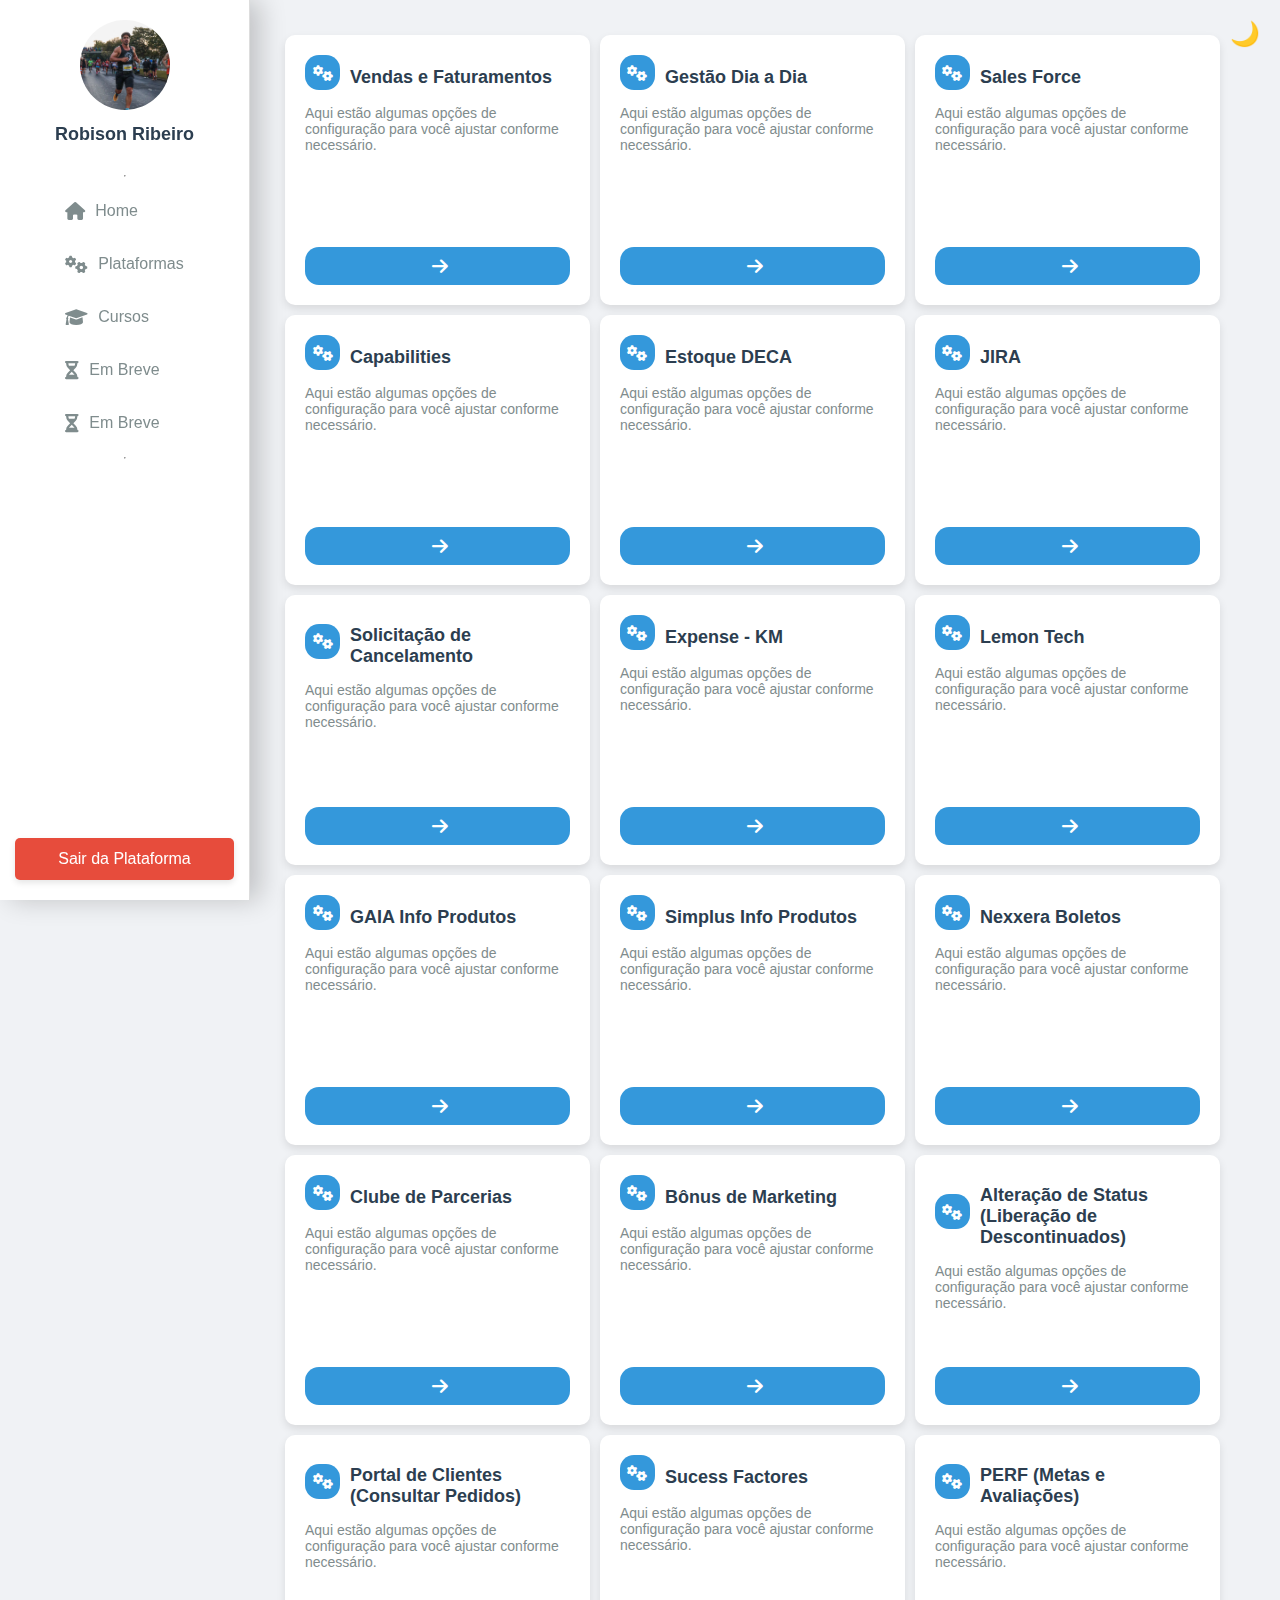
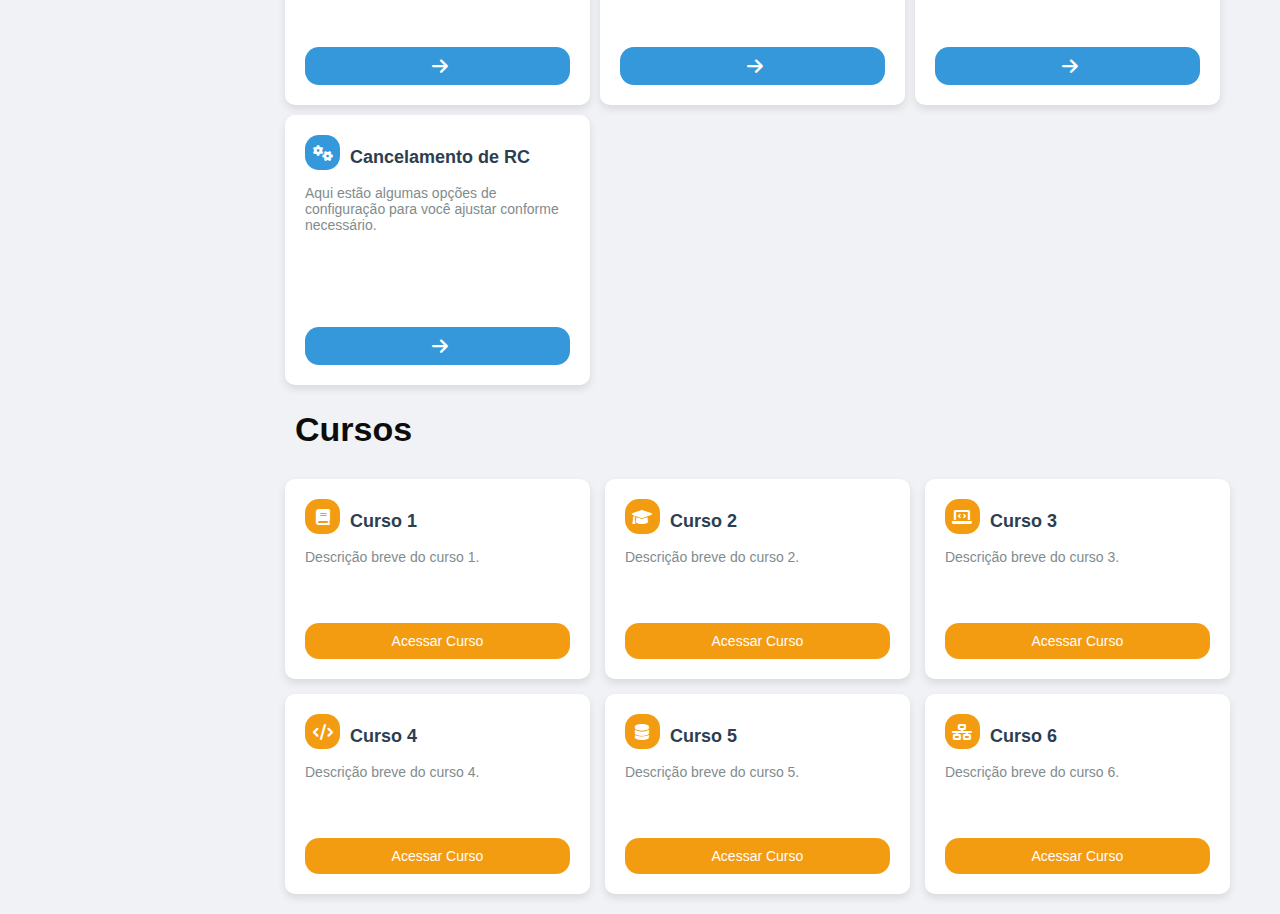
==== dash/index.html @ 7a1da15f "Add files via upload" ====
<!DOCTYPE html>
<html lang="pt-BR">

<head>
    <meta charset="UTF-8">
    <meta name="viewport" content="width=device-width, initial-scale=1.0">
    <title>Robison Ferreira | DashCo</title>
    <link rel="stylesheet" href="styles.css">
    <link href="https://cdnjs.cloudflare.com/ajax/libs/font-awesome/6.0.0-beta3/css/all.min.css" rel="stylesheet">
</head>

<body>
    <button id="theme-toggle" class="theme-toggle">🌙</button>
    <div class="navbar">
        <div class="profile">
            <img src="Robison.png" alt="Foto de Perfil" id="profile-img">
            <h3>Robison Ribeiro</h3>
        </div>
        <hr>
        <nav>
            <ul>
                <li><a href="index.html"><i class="fas fa-home"></i> Home</a></li>
                <li><a href="#Plataformas"><i class="fas fa-cogs"></i> Plataformas</a></li>
                <li><a href="#Cursos"><i class="fas fa-graduation-cap"></i> Cursos</a></li>
                <li><a href="#"><i class="fas fa-hourglass"></i> Em Breve</a></li>
                <li><a href="#"><i class="fas fa-hourglass"></i> Em Breve</a></li>
            </ul>
        </nav>
        <hr>
        <button id="logout-btn">Sair da Plataforma</button>
    </div>

    <div id="Plataformas" class="content">
        <div class="card">
            <div class="card-header">
                <div class="icon">
                    <i class="fas fa-cogs"></i>
                </div>
                <h3>Vendas e Faturamentos</h3>
            </div>
            <p class="description">Aqui estão algumas opções de configuração para você ajustar conforme necessário.</p>
            <a href="https://app.powerbi.com/reportEmbed?reportId=15c0220a-df9f-47ea-996e-7485f3f1bf4f&autoAuth=true&ctid=8483f5da-75f1-4c68-8a9a-64db18715699"
                class="card-button">
                <i class="fas fa-arrow-right"></i>
            </a>
        </div>
        <div class="card">
            <div class="card-header">
                <div class="icon">
                    <i class="fas fa-cogs"></i>
                </div>
                <h3>Gestão Dia a Dia</h3>
            </div>
            <p class="description">Aqui estão algumas opções de configuração para você ajustar conforme necessário.</p>
            <a href="https://app.powerbi.com/groups/me/apps/e33a5f63-fa65-4cca-ac79-1636b6c98a34/reports/15c0220a-df9f-47ea-996e-7485f3f1bf4f/ReportSection582608e471ed052660f2?ctid=8483f5da-75f1-4c68-8a9a-64db18715699&experience=power-bi"
                class="card-button">
                <i class="fas fa-arrow-right"></i>
            </a>
        </div>
        <div class="card">
            <div class="card-header">
                <div class="icon">
                    <i class="fas fa-cogs"></i>
                </div>
                <h3>Sales Force</h3>
            </div>
            <p class="description">Aqui estão algumas opções de configuração para você ajustar conforme necessário.</p>
            <a href="https://duratexcrm.lightning.force.com/lightning/page/home" class="card-button">
                <i class="fas fa-arrow-right"></i>
            </a>
        </div>
        <div class="card">
            <div class="card-header">
                <div class="icon">
                    <i class="fas fa-cogs"></i>
                </div>
                <h3>Capabilities</h3>
            </div>
            <p class="description">Aqui estão algumas opções de configuração para você ajustar conforme necessário.</p>
            <a href="https://duratexsa.sharepoint.com/sites/InterativoCapabilities" class="card-button">
                <i class="fas fa-arrow-right"></i>
            </a>
        </div>
        <div class="card">
            <div class="card-header">
                <div class="icon">
                    <i class="fas fa-cogs"></i>
                </div>
                <h3>Estoque DECA</h3>
            </div>
            <p class="description">Aqui estão algumas opções de configuração para você ajustar conforme necessário.</p>
            <a href="https://duratexsa.sharepoint.com/sites/ConsultaEstoqueDeca/Documentos%20Compartilhados/Forms/AllItems.aspx" class="card-button">
                <i class="fas fa-arrow-right"></i>
            </a>
        </div>
        <div class="card">
            <div class="card-header">
                <div class="icon">
                    <i class="fas fa-cogs"></i>
                </div>
                <h3>JIRA</h3>
            </div>
            <p class="description">Aqui estão algumas opções de configuração para você ajustar conforme necessário.</p>
            <a href="https://jira.duratex.com.br/servicedesk/customer/user/login?destination=portals" class="card-button">
                <i class="fas fa-arrow-right"></i>
            </a>
        </div>
        <div class="card">
            <div class="card-header">
                <div class="icon">
                    <i class="fas fa-cogs"></i>
                </div>
                <h3>Solicitação de Cancelamento</h3>
            </div>
            <p class="description">Aqui estão algumas opções de configuração para você ajustar conforme necessário.</p>
            <a href="https://docs.google.com/forms/d/e/1FAIpQLSdkNiyVVysf6rRZJIN8DRNK23lnbtjn4ireygoi-9ca6Jsmyg/viewform" class="card-button">
                <i class="fas fa-arrow-right"></i>
            </a>
        </div>
        <div class="card">
            <div class="card-header">
                <div class="icon">
                    <i class="fas fa-cogs"></i>
                </div>
                <h3>Expense - KM</h3>
            </div>
            <p class="description">Aqui estão algumas opções de configuração para você ajustar conforme necessário.</p>
            <a href="https://portal.expensemobi.com.br/#/login" class="card-button">
                <i class="fas fa-arrow-right"></i>
            </a>
        </div>
        <div class="card">
            <div class="card-header">
                <div class="icon">
                    <i class="fas fa-cogs"></i>
                </div>
                <h3>Lemon Tech</h3>
            </div>
            <p class="description">Aqui estão algumas opções de configuração para você ajustar conforme necessário.</p>
            <a href="https://selfbooking.lemontech.com.br/login.open.mtw" class="card-button">
                <i class="fas fa-arrow-right"></i>
            </a>
        </div>
        <div class="card">
            <div class="card-header">
                <div class="icon">
                    <i class="fas fa-cogs"></i>
                </div>
                <h3>GAIA Info Produtos</h3>
            </div>
            <p class="description">Aqui estão algumas opções de configuração para você ajustar conforme necessário.</p>
            <a href="https://gaia-web.prod.dtxlab.com.br/" class="card-button">
                <i class="fas fa-arrow-right"></i>
            </a>
        </div>
        <div class="card">
            <div class="card-header">
                <div class="icon">
                    <i class="fas fa-cogs"></i>
                </div>
                <h3>Simplus Info Produtos</h3>
            </div>
            <p class="description">Aqui estão algumas opções de configuração para você ajustar conforme necessário.</p>
            <a href="https://prod.simplustec.com.br/#/" class="card-button">
                <i class="fas fa-arrow-right"></i>
            </a>
        </div>
        <div class="card">
            <div class="card-header">
                <div class="icon">
                    <i class="fas fa-cogs"></i>
                </div>
                <h3>Nexxera Boletos</h3>
            </div>
            <p class="description">Aqui estão algumas opções de configuração para você ajustar conforme necessário.</p>
            <a href="https://cobranca.nexxera.io/cobranca/cedente/logoutCedente.action" class="card-button">
                <i class="fas fa-arrow-right"></i>
            </a>
        </div>
        <div class="card">
            <div class="card-header">
                <div class="icon">
                    <i class="fas fa-cogs"></i>
                </div>
                <h3>Clube de Parcerias</h3>
            </div>
            <p class="description">Aqui estão algumas opções de configuração para você ajustar conforme necessário.</p>
            <a href="https://app.uppo.com.br/clubedeparceriasdexco/login" class="card-button">
                <i class="fas fa-arrow-right"></i>
            </a>
        </div>
        <div class="card">
            <div class="card-header">
                <div class="icon">
                    <i class="fas fa-cogs"></i>
                </div>
                <h3>Bônus de Marketing</h3>
            </div>
            <p class="description">Aqui estão algumas opções de configuração para você ajustar conforme necessário.</p>
            <a href="http://canaldireto.cecrisa.com.br/bonus-mkt/login" class="card-button">
                <i class="fas fa-arrow-right"></i>
            </a>
        </div>
        <div class="card">
            <div class="card-header">
                <div class="icon">
                    <i class="fas fa-cogs"></i>
                </div>
                <h3>Alteração de Status (Liberação de Descontinuados)</h3>
            </div>
            <p class="description">Aqui estão algumas opções de configuração para você ajustar conforme necessário.</p>
            <a href="https://forms.office.com/pages/responsepage.aspx?id=2vWDhPF1aEyKmmTbGHFWmQhJuJojRWhLv3wH9UH_nn1UNkpMNjBER0FZT1lEUDNIWURCTDM1NEM3TSQlQCN0PWcu" class="card-button">
                <i class="fas fa-arrow-right"></i>
            </a>
        </div>
        <div class="card">
            <div class="card-header">
                <div class="icon">
                    <i class="fas fa-cogs"></i>
                </div>
                <h3>Portal de Clientes (Consultar Pedidos)</h3>
            </div>
            <p class="description">Aqui estão algumas opções de configuração para você ajustar conforme necessário.</p>
            <a href="https://portalclientes.duratex.com.br/" class="card-button">
                <i class="fas fa-arrow-right"></i>
            </a>
        </div>
        <div class="card">
            <div class="card-header">
                <div class="icon">
                    <i class="fas fa-cogs"></i>
                </div>
                <h3>Sucess Factores</h3>
            </div>
            <p class="description">Aqui estão algumas opções de configuração para você ajustar conforme necessário.</p>
            <a href="https://performancemanager4.successfactors.com/sf/liveprofile" class="card-button">
                <i class="fas fa-arrow-right"></i>
            </a>
        </div>
        <div class="card">
            <div class="card-header">
                <div class="icon">
                    <i class="fas fa-cogs"></i>
                </div>
                <h3>PERF (Metas e Avaliações)</h3>
            </div>
            <p class="description">Aqui estão algumas opções de configuração para você ajustar conforme necessário.</p>
            <a href="https://duratex-hub.appus.com.br/login?Redirect=%2FLoginSSO%3FRedirect%3Dhttps%253A%252F%252Fduratex-perf.appus.com.br%252FSSO%252FLogin%253FRedirect%253Dhttps%25253A%25252F%25252Fduratex-perf.appus.com.br%25252Fobjectives%25252Fhiring" class="card-button">
                <i class="fas fa-arrow-right"></i>
            </a>
        </div>
        <div class="card">
            <div class="card-header">
                <div class="icon">
                    <i class="fas fa-cogs"></i>
                </div>
                <h3>Cancelamento de RC</h3>
            </div>
            <p class="description">Aqui estão algumas opções de configuração para você ajustar conforme necessário.</p>
            <a href="mailto:atendimento.remessas.rc@dex.co" class="card-button">
                <i class="fas fa-arrow-right"></i>
            </a>
        </div>

        <div id="Cursos" class="courses-section">
            <h2 class="section-title">Cursos</h2>
            <div class="courses-container">
                <div class="card">
                    <div class="card-header">
                        <div class="icon">
                            <i class="fas fa-book"></i>
                        </div>
                        <h3>Curso 1</h3>
                    </div>
                    <p class="description">Descrição breve do curso 1.</p>
                    <a href="#" class="card-button">Acessar Curso</a>
                </div>
                <div class="card">
                    <div class="card-header">
                        <div class="icon">
                            <i class="fas fa-graduation-cap"></i>
                        </div>
                        <h3>Curso 2</h3>
                    </div>
                    <p class="description">Descrição breve do curso 2.</p>
                    <a href="#" class="card-button">Acessar Curso</a>
                </div>
                <div class="card">
                    <div class="card-header">
                        <div class="icon">
                            <i class="fas fa-laptop-code"></i>
                        </div>
                        <h3>Curso 3</h3>
                    </div>
                    <p class="description">Descrição breve do curso 3.</p>
                    <a href="#" class="card-button">Acessar Curso</a>
                </div>
                <div class="card">
                    <div class="card-header">
                        <div class="icon">
                            <i class="fas fa-code"></i>
                        </div>
                        <h3>Curso 4</h3>
                    </div>
                    <p class="description">Descrição breve do curso 4.</p>
                    <a href="#" class="card-button">Acessar Curso</a>
                </div>
                <div class="card">
                    <div class="card-header">
                        <div class="icon">
                            <i class="fas fa-database"></i>
                        </div>
                        <h3>Curso 5</h3>
                    </div>
                    <p class="description">Descrição breve do curso 5.</p>
                    <a href="#" class="card-button">Acessar Curso</a>
                </div>
                <div class="card">
                    <div class="card-header">
                        <div class="icon">
                            <i class="fas fa-network-wired"></i>
                        </div>
                        <h3>Curso 6</h3>
                    </div>
                    <p class="description">Descrição breve do curso 6.</p>
                    <a href="#" class="card-button">Acessar Curso</a>
                </div>
            </div>
        </div>
        
        
    </div>



    </div>

</body>
<script src="script.js"></script>

</html>
---- dash/styles.css ----
* {
    margin: 0;
    padding: 0;
    box-sizing: border-box;
}

body {
    font-family: 'Arial', sans-serif;
    display: flex;
    min-height: 100vh;
    background-color: #f0f2f5;
    transition: background-color 0.3s, color 0.3s;
}

body.dark-theme {
    background-color: #2d3436; /* Fundo mais escuro, mas não totalmente preto */
    color: #ecf0f1;
}

.navbar {
    position: fixed;
    top: 0;
    left: 0;
    height: 100%;
    width: 250px;
    background-color: #fff;
    color: #2c3e50;
    padding: 20px 15px;
    display: flex;
    flex-direction: column;
    align-items: center;
    box-shadow: 5px 0 15px rgba(0, 0, 0, 0.1);
    border-right: 1px solid #ddd;
    transition: box-shadow 0.3s ease, background-color 0.3s;
}

body.dark-theme .navbar {
    background-color: #34495e; /* Navbar em tom escuro */
    color: #ecf0f1;
}

.navbar:hover {
    box-shadow: 10px 0 25px rgba(0, 0, 0, 0.2);
}

.profile {
    text-align: center;
    margin-bottom: 30px;
}

#profile-img {
    border-radius: 50%;
    width: 90px;
    height: 90px;
    object-fit: cover;
    transition: transform 0.3s ease;
}

#profile-img:hover {
    transform: scale(1.1);
}

h3 {
    margin-top: 10px;
    font-size: 18px;
    font-weight: bold;
    color: #2c3e50;
}

body.dark-theme h3 {
    color: #ecf0f1;
}

nav ul {
    list-style: none;
    width: 100%;
    padding: 0;
}

nav ul li {
    margin: 15px 0;
    width: 100%;
    display: flex;
    align-items: center;
    gap: 10px;
}

nav ul li a {
    text-decoration: none;
    color: #7f8c8d;
    font-size: 16px;
    display: block;
    text-align: center;
    padding: 10px;
    border-radius: 5px;
    width: 100%;
    transition: background-color 0.3s, color 0.3s;
}

body.dark-theme nav ul li a {
    color: #ecf0f1;
}

nav ul li a:hover {
    background-color: #3498db;
    color: #fff;
}

body.dark-theme nav ul li a:hover {
    background-color: #2980b9;
}

button#logout-btn {
    margin-top: auto;
    background-color: #e74c3c;
    color: white;
    border: none;
    padding: 12px 20px;
    cursor: pointer;
    width: 100%;
    font-size: 16px;
    border-radius: 5px;
    transition: background-color 0.3s;
    box-shadow: 0 3px 6px rgba(0, 0, 0, 0.1);
}

button#logout-btn:hover {
    background-color: #c0392b;
}

button#logout-btn:focus {
    outline: none;
}

#theme-toggle {
    position: absolute;
    top: 20px;
    right: 20px;
    background: none;
    border: none;
    font-size: 24px;
    cursor: pointer;
    transition: color 0.3s;
}

body.dark-theme #theme-toggle {
    color: #ecf0f1;
}

/* Adicionando ícones nas categorias da navbar */
nav ul li a {
    display: flex;
    align-items: center;
    justify-content: flex-start;
}

nav ul li a i {
    font-size: 18px;
    margin-right: 10px;
}

/* Sombra à direita da Navbar */
.navbar {
    box-shadow: 5px 0 15px rgba(0, 0, 0, 0.1);
}

body.dark-theme .navbar {
    box-shadow: 5px 0 20px rgba(0, 0, 0, 0.3); /* Sombra mais forte no tema escuro */
}

/* Estilos gerais */
body {
    font-family: 'Arial', sans-serif;
    background-color: #f0f2f5;
    display: flex;
    justify-content: center;
    padding: 20px;
    margin: 0;
}

.content {
    margin-top: 15px;
    display: flex;
    flex-wrap: wrap; /* Permite que os cards se ajustem para a próxima linha */
    gap: 10px; /* Espaçamento reduzido entre os cards */
    justify-content: flex-start; /* Alinha os cards à esquerda */
    width: 100%;
    max-width: 1200px; /* Limita o tamanho do conteúdo para não ultrapassar a largura da tela */
    margin-left: 265px; /* Adiciona a margem à esquerda */
}

.card {
    background-color: #fff;
    border-radius: 10px;
    padding: 20px;
    width: calc(33.33% - 20px); /* 3 cards por linha, com espaçamento entre eles */
    box-shadow: 0 4px 8px rgba(0, 0, 0, 0.1);
    transition: transform 0.3s ease;
    height: 270px; /* Altura reduzida do card */
    display: flex;
    flex-direction: column;
    justify-content: space-between;
}

/* Cabeçalho do card */
.card-header {
    display: flex;
    align-items: center;
    margin-bottom: 15px;
}

.icon {
    background-color: #3498db;
    color: #fff;
    padding: 10px;
    border-radius: 14px;
    margin-right: 10px;
    display: flex;
    justify-content: center;
    align-items: center;
    width: 35px;
    height: 35px;
}

.card-header h3 {
    font-size: 18px;
    font-weight: bold;
    color: #2c3e50;
}

/* Descrição */
.description {
    font-size: 14px;
    color: #7f8c8d;
    margin-bottom: 20px;
    flex-grow: 1;
}

/* Botão */
.card-button {
    display: inline-block;
    background-color: #3498db;
    color: #fff;
    padding: 10px 15px;
    border-radius: 14px;
    text-decoration: none;
    font-size: 18px;
    display: flex;
    align-items: center;
    justify-content: center;
    transition: background-color 0.3s ease;
}

.card-button:hover {
    background-color: #2980b9;
}

.card-button i {
    margin-left: 5px;
}

.courses-container {
    display: flex;
    flex-wrap: wrap; /* Permite que os cards ocupem várias linhas */
    gap: 15px; /* Espaçamento entre os cards */
    justify-content: flex-start; /* Alinha os cards à esquerda */
    margin-top: 30px;
}

.courses-container .card {
    background-color: #fff;
    border-radius: 10px;
    padding: 20px;
    width: calc(33.33% - 20px); /* 3 cards por linha com espaçamento */
    box-shadow: 0 4px 8px rgba(0, 0, 0, 0.1);
    transition: transform 0.3s ease;
    height: 200px;
    display: flex;
    flex-direction: column;
    justify-content: space-between;
}

.courses-container .card:hover {
    transform: translateY(-10px);
}

.courses-container .card-header {
    display: flex;
    align-items: center;
    margin-bottom: 15px;
}

.courses-container .icon {
    background-color: #f39c12;
    color: #fff;
    padding: 10px;
    border-radius: 14px;
    margin-right: 10px;
    display: flex;
    justify-content: center;
    align-items: center;
    width: 35px;
    height: 35px;
}

.courses-container .card-header h3 {
    font-size: 18px;
    font-weight: bold;
    color: #2c3e50;
}

.courses-container .description {
    font-size: 14px;
    color: #7f8c8d;
    margin-bottom: 20px;
    flex-grow: 1;
}

.courses-container .card-button {
    display: inline-block;
    background-color: #f39c12;
    color: #fff;
    padding: 10px 15px;
    border-radius: 14px;
    text-decoration: none;
    font-size: 14px;
    text-align: center;
    transition: background-color 0.3s ease;
}

.courses-container .card-button:hover {
    background-color: #e67e22;
}

.section-title {
    margin-top: 15px;
    font-size: 34px;
    font-weight: bold;
    color: #0c0c0c;
    margin-bottom: 20px;
    text-align: left;
    padding-left: 10px;
}
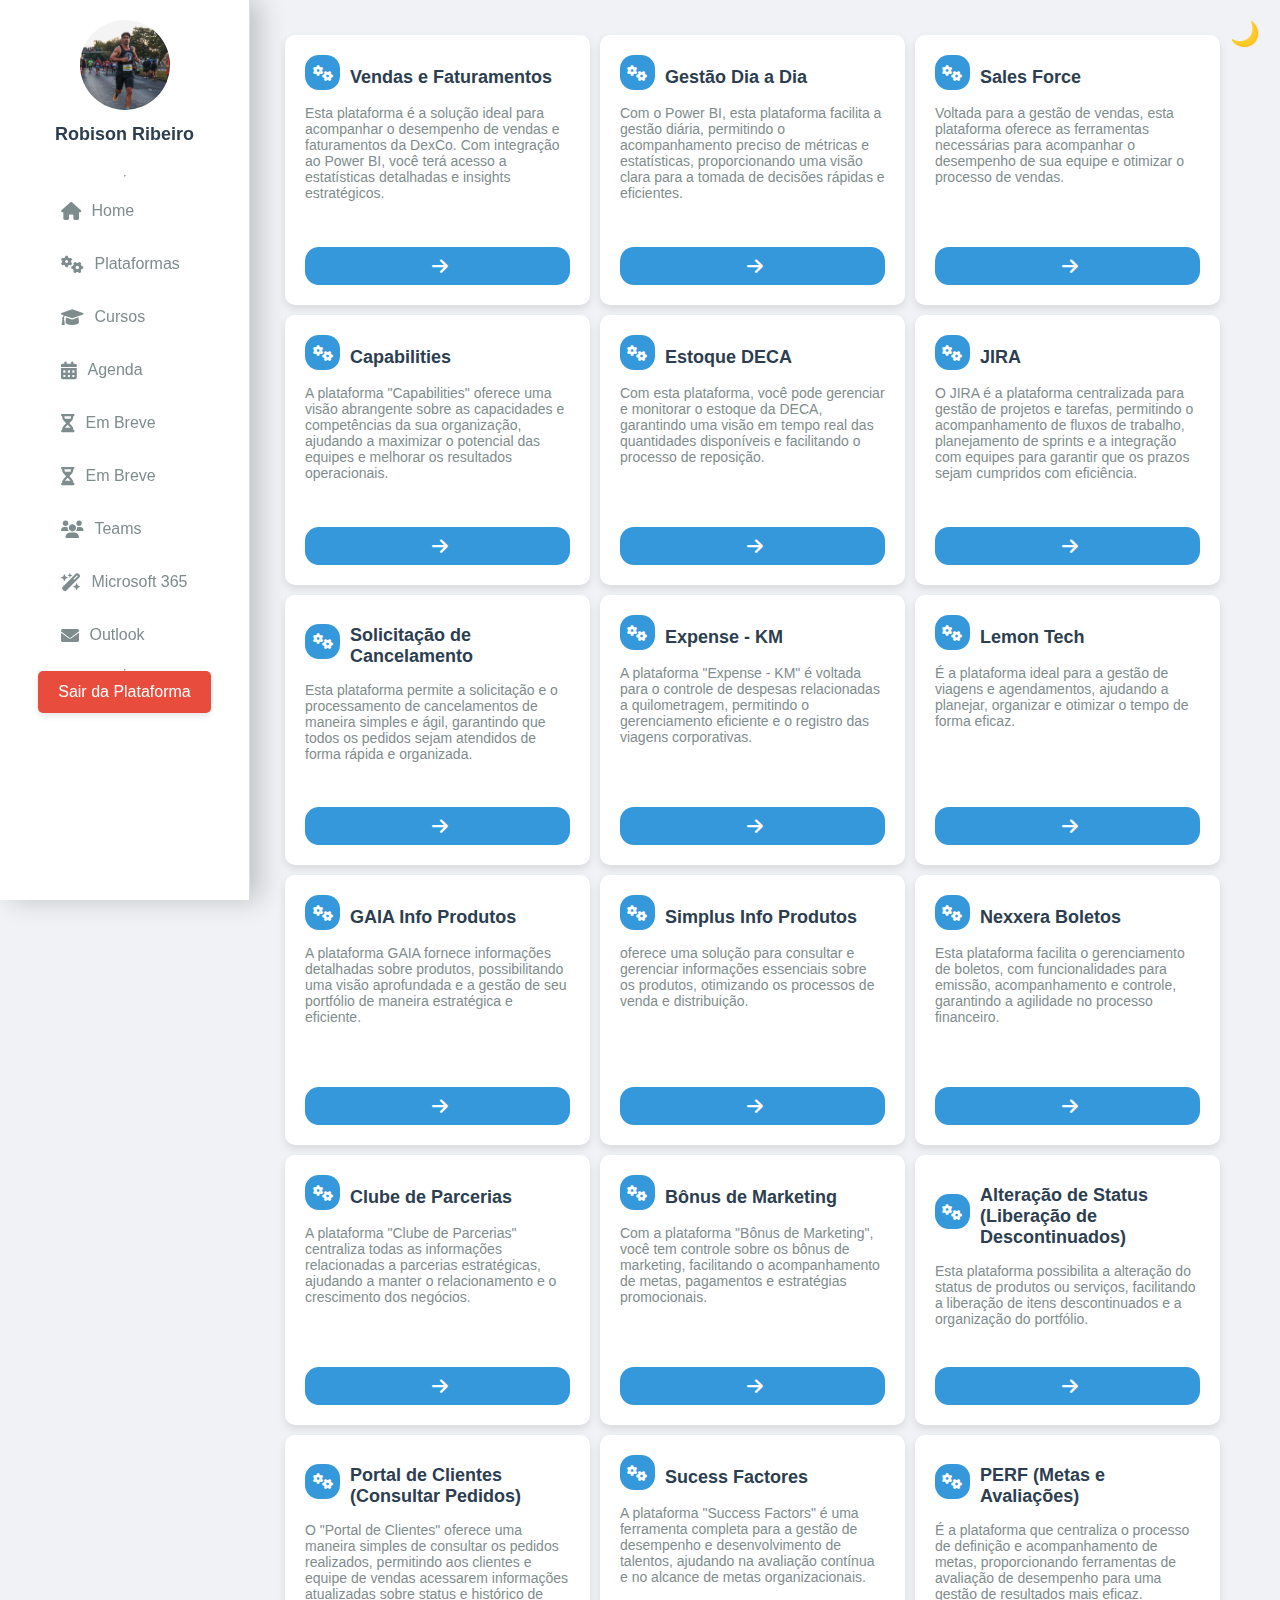
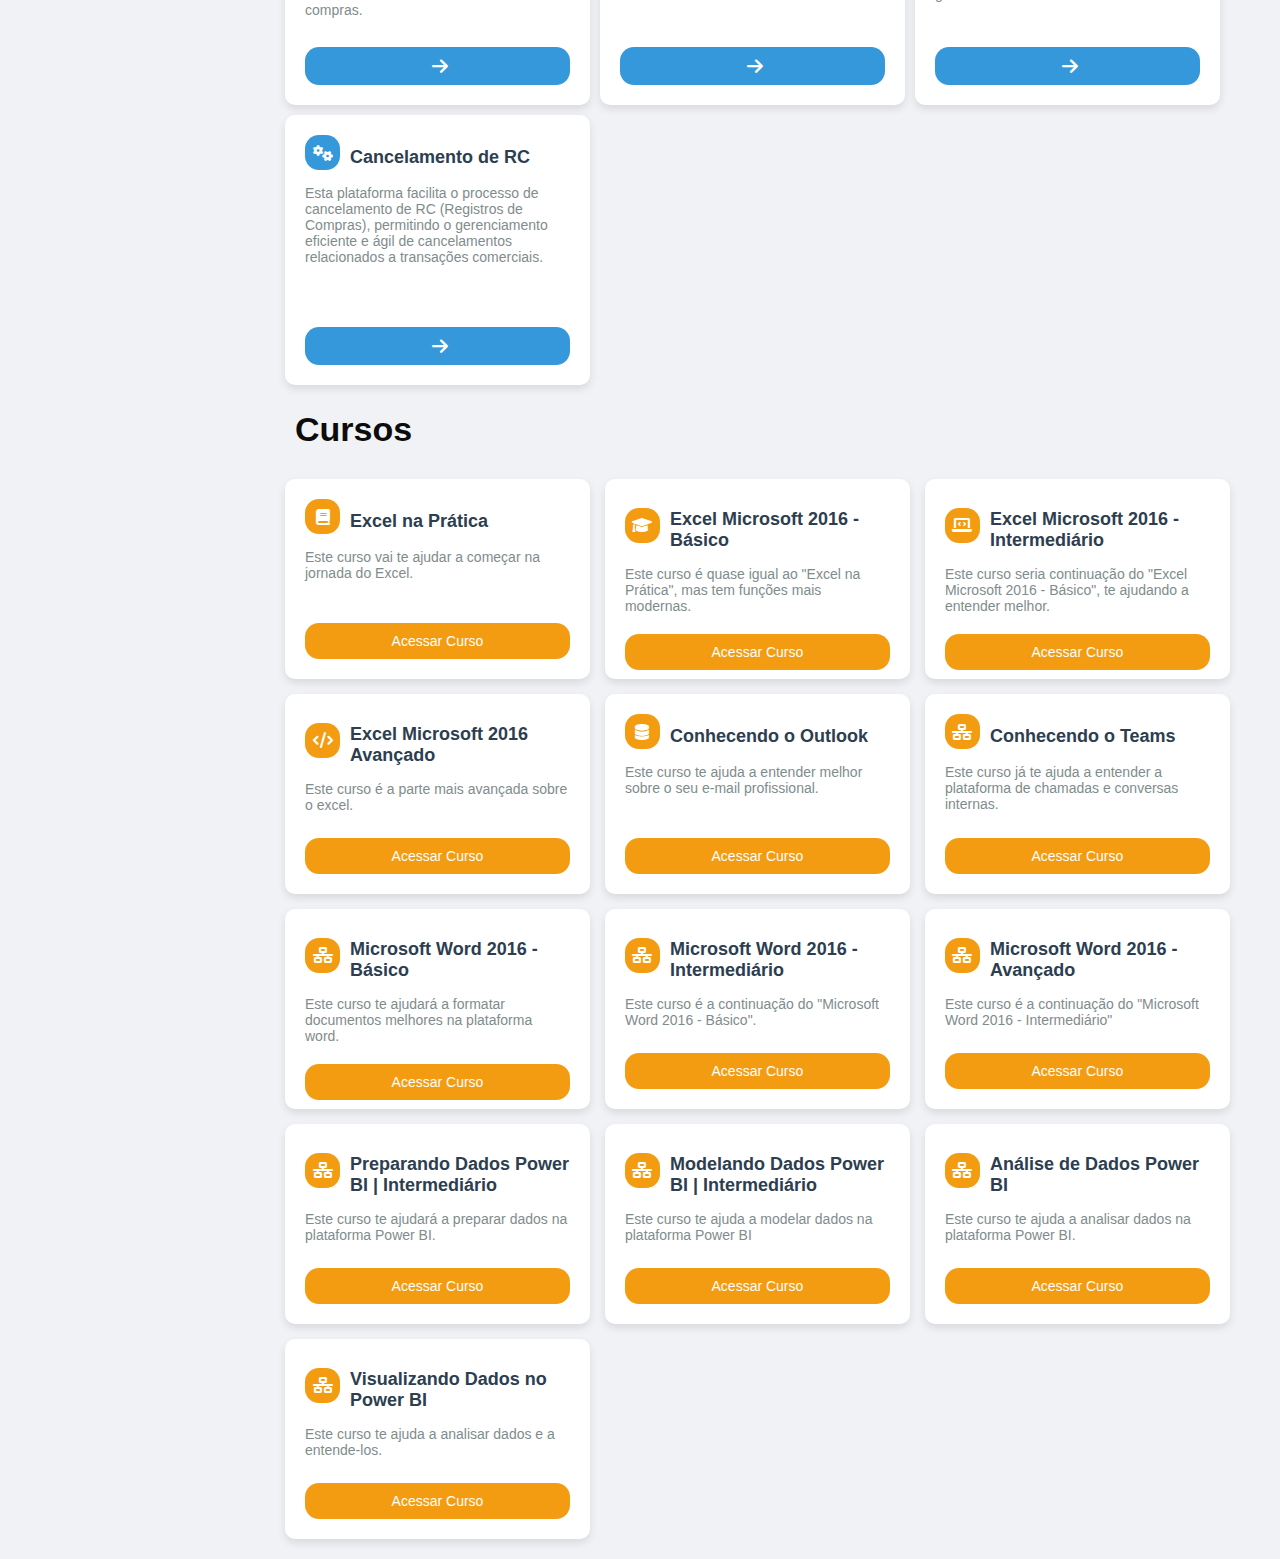
==== commit 040199ea: "Add files via upload" ====
--- a/dash/index.html
+++ b/dash/index.html
@@ -22,12 +22,18 @@
                 <li><a href="index.html"><i class="fas fa-home"></i> Home</a></li>
                 <li><a href="#Plataformas"><i class="fas fa-cogs"></i> Plataformas</a></li>
                 <li><a href="#Cursos"><i class="fas fa-graduation-cap"></i> Cursos</a></li>
+                <li><a href="agender/agender.html"><i class="fas fa-calendar-days"></i> Agenda</a></li>
                 <li><a href="#"><i class="fas fa-hourglass"></i> Em Breve</a></li>
                 <li><a href="#"><i class="fas fa-hourglass"></i> Em Breve</a></li>
+                <li><a href="https://teams.microsoft.com/v2/?skipauthstrap=1"><i class="fas fa-users"></i> Teams</a></li>
+                <li><a href="https://m365.cloud.microsoft/?auth=2"><i class="fas fa-wand-magic-sparkles"></i> Microsoft 365</a></li> 
+                <li><a href="https://outlook.live.com/mail/0/"><i class="fas fa-envelope"></i> Outlook</a></li>
             </ul>
         </nav>
         <hr>
-        <button id="logout-btn">Sair da Plataforma</button>
+        <a href="../index.html">
+            <button id="logout-btn">Sair da Plataforma</button>
+        </a>
     </div>
 
     <div id="Plataformas" class="content">
@@ -38,7 +44,9 @@
                 </div>
                 <h3>Vendas e Faturamentos</h3>
             </div>
-            <p class="description">Aqui estão algumas opções de configuração para você ajustar conforme necessário.</p>
+            <p class="description">Esta plataforma é a solução ideal para acompanhar o desempenho de vendas e
+                faturamentos da DexCo. Com integração ao Power BI, você terá acesso a estatísticas detalhadas e insights
+                estratégicos.</p>
             <a href="https://app.powerbi.com/reportEmbed?reportId=15c0220a-df9f-47ea-996e-7485f3f1bf4f&autoAuth=true&ctid=8483f5da-75f1-4c68-8a9a-64db18715699"
                 class="card-button">
                 <i class="fas fa-arrow-right"></i>
@@ -51,7 +59,9 @@
                 </div>
                 <h3>Gestão Dia a Dia</h3>
             </div>
-            <p class="description">Aqui estão algumas opções de configuração para você ajustar conforme necessário.</p>
+            <p class="description"> Com o Power BI, esta plataforma facilita a gestão diária, permitindo o
+                acompanhamento preciso de métricas e estatísticas, proporcionando uma visão clara para a tomada de
+                decisões rápidas e eficientes.</p>
             <a href="https://app.powerbi.com/groups/me/apps/e33a5f63-fa65-4cca-ac79-1636b6c98a34/reports/15c0220a-df9f-47ea-996e-7485f3f1bf4f/ReportSection582608e471ed052660f2?ctid=8483f5da-75f1-4c68-8a9a-64db18715699&experience=power-bi"
                 class="card-button">
                 <i class="fas fa-arrow-right"></i>
@@ -64,7 +74,8 @@
                 </div>
                 <h3>Sales Force</h3>
             </div>
-            <p class="description">Aqui estão algumas opções de configuração para você ajustar conforme necessário.</p>
+            <p class="description">Voltada para a gestão de vendas, esta plataforma oferece as ferramentas necessárias
+                para acompanhar o desempenho de sua equipe e otimizar o processo de vendas.</p>
             <a href="https://duratexcrm.lightning.force.com/lightning/page/home" class="card-button">
                 <i class="fas fa-arrow-right"></i>
             </a>
@@ -76,7 +87,9 @@
                 </div>
                 <h3>Capabilities</h3>
             </div>
-            <p class="description">Aqui estão algumas opções de configuração para você ajustar conforme necessário.</p>
+            <p class="description">A plataforma "Capabilities" oferece uma visão abrangente sobre as capacidades e
+                competências da sua organização, ajudando a maximizar o potencial das equipes e melhorar os resultados
+                operacionais.</p>
             <a href="https://duratexsa.sharepoint.com/sites/InterativoCapabilities" class="card-button">
                 <i class="fas fa-arrow-right"></i>
             </a>
@@ -88,8 +101,10 @@
                 </div>
                 <h3>Estoque DECA</h3>
             </div>
-            <p class="description">Aqui estão algumas opções de configuração para você ajustar conforme necessário.</p>
-            <a href="https://duratexsa.sharepoint.com/sites/ConsultaEstoqueDeca/Documentos%20Compartilhados/Forms/AllItems.aspx" class="card-button">
+            <p class="description">Com esta plataforma, você pode gerenciar e monitorar o estoque da DECA, garantindo
+                uma visão em tempo real das quantidades disponíveis e facilitando o processo de reposição.</p>
+            <a href="https://duratexsa.sharepoint.com/sites/ConsultaEstoqueDeca/Documentos%20Compartilhados/Forms/AllItems.aspx"
+                class="card-button">
                 <i class="fas fa-arrow-right"></i>
             </a>
         </div>
@@ -100,8 +115,11 @@
                 </div>
                 <h3>JIRA</h3>
             </div>
-            <p class="description">Aqui estão algumas opções de configuração para você ajustar conforme necessário.</p>
-            <a href="https://jira.duratex.com.br/servicedesk/customer/user/login?destination=portals" class="card-button">
+            <p class="description">O JIRA é a plataforma centralizada para gestão de projetos e tarefas, permitindo o
+                acompanhamento de fluxos de trabalho, planejamento de sprints e a integração com equipes para garantir
+                que os prazos sejam cumpridos com eficiência.</p>
+            <a href="https://jira.duratex.com.br/servicedesk/customer/user/login?destination=portals"
+                class="card-button">
                 <i class="fas fa-arrow-right"></i>
             </a>
         </div>
@@ -112,8 +130,10 @@
                 </div>
                 <h3>Solicitação de Cancelamento</h3>
             </div>
-            <p class="description">Aqui estão algumas opções de configuração para você ajustar conforme necessário.</p>
-            <a href="https://docs.google.com/forms/d/e/1FAIpQLSdkNiyVVysf6rRZJIN8DRNK23lnbtjn4ireygoi-9ca6Jsmyg/viewform" class="card-button">
+            <p class="description">Esta plataforma permite a solicitação e o processamento de cancelamentos de maneira
+                simples e ágil, garantindo que todos os pedidos sejam atendidos de forma rápida e organizada.</p>
+            <a href="https://docs.google.com/forms/d/e/1FAIpQLSdkNiyVVysf6rRZJIN8DRNK23lnbtjn4ireygoi-9ca6Jsmyg/viewform"
+                class="card-button">
                 <i class="fas fa-arrow-right"></i>
             </a>
         </div>
@@ -124,7 +144,8 @@
                 </div>
                 <h3>Expense - KM</h3>
             </div>
-            <p class="description">Aqui estão algumas opções de configuração para você ajustar conforme necessário.</p>
+            <p class="description">A plataforma "Expense - KM" é voltada para o controle de despesas relacionadas a
+                quilometragem, permitindo o gerenciamento eficiente e o registro das viagens corporativas.</p>
             <a href="https://portal.expensemobi.com.br/#/login" class="card-button">
                 <i class="fas fa-arrow-right"></i>
             </a>
@@ -136,7 +157,8 @@
                 </div>
                 <h3>Lemon Tech</h3>
             </div>
-            <p class="description">Aqui estão algumas opções de configuração para você ajustar conforme necessário.</p>
+            <p class="description">É a plataforma ideal para a gestão de viagens e agendamentos, ajudando a planejar,
+                organizar e otimizar o tempo de forma eficaz.</p>
             <a href="https://selfbooking.lemontech.com.br/login.open.mtw" class="card-button">
                 <i class="fas fa-arrow-right"></i>
             </a>
@@ -148,7 +170,8 @@
                 </div>
                 <h3>GAIA Info Produtos</h3>
             </div>
-            <p class="description">Aqui estão algumas opções de configuração para você ajustar conforme necessário.</p>
+            <p class="description">A plataforma GAIA fornece informações detalhadas sobre produtos, possibilitando uma
+                visão aprofundada e a gestão de seu portfólio de maneira estratégica e eficiente.</p>
             <a href="https://gaia-web.prod.dtxlab.com.br/" class="card-button">
                 <i class="fas fa-arrow-right"></i>
             </a>
@@ -160,7 +183,8 @@
                 </div>
                 <h3>Simplus Info Produtos</h3>
             </div>
-            <p class="description">Aqui estão algumas opções de configuração para você ajustar conforme necessário.</p>
+            <p class="description">oferece uma solução para consultar e gerenciar informações essenciais sobre os
+                produtos, otimizando os processos de venda e distribuição.</p>
             <a href="https://prod.simplustec.com.br/#/" class="card-button">
                 <i class="fas fa-arrow-right"></i>
             </a>
@@ -172,7 +196,9 @@
                 </div>
                 <h3>Nexxera Boletos</h3>
             </div>
-            <p class="description">Aqui estão algumas opções de configuração para você ajustar conforme necessário.</p>
+            <p class="description">Esta plataforma facilita o gerenciamento de boletos, com funcionalidades para
+                emissão, acompanhamento e controle, garantindo a agilidade no processo financeiro.
+            </p>
             <a href="https://cobranca.nexxera.io/cobranca/cedente/logoutCedente.action" class="card-button">
                 <i class="fas fa-arrow-right"></i>
             </a>
@@ -184,7 +210,8 @@
                 </div>
                 <h3>Clube de Parcerias</h3>
             </div>
-            <p class="description">Aqui estão algumas opções de configuração para você ajustar conforme necessário.</p>
+            <p class="description">A plataforma "Clube de Parcerias" centraliza todas as informações relacionadas a
+                parcerias estratégicas, ajudando a manter o relacionamento e o crescimento dos negócios.</p>
             <a href="https://app.uppo.com.br/clubedeparceriasdexco/login" class="card-button">
                 <i class="fas fa-arrow-right"></i>
             </a>
@@ -196,7 +223,8 @@
                 </div>
                 <h3>Bônus de Marketing</h3>
             </div>
-            <p class="description">Aqui estão algumas opções de configuração para você ajustar conforme necessário.</p>
+            <p class="description">Com a plataforma "Bônus de Marketing", você tem controle sobre os bônus de marketing,
+                facilitando o acompanhamento de metas, pagamentos e estratégias promocionais.</p>
             <a href="http://canaldireto.cecrisa.com.br/bonus-mkt/login" class="card-button">
                 <i class="fas fa-arrow-right"></i>
             </a>
@@ -208,8 +236,10 @@
                 </div>
                 <h3>Alteração de Status (Liberação de Descontinuados)</h3>
             </div>
-            <p class="description">Aqui estão algumas opções de configuração para você ajustar conforme necessário.</p>
-            <a href="https://forms.office.com/pages/responsepage.aspx?id=2vWDhPF1aEyKmmTbGHFWmQhJuJojRWhLv3wH9UH_nn1UNkpMNjBER0FZT1lEUDNIWURCTDM1NEM3TSQlQCN0PWcu" class="card-button">
+            <p class="description">Esta plataforma possibilita a alteração do status de produtos ou serviços,
+                facilitando a liberação de itens descontinuados e a organização do portfólio.</p>
+            <a href="https://forms.office.com/pages/responsepage.aspx?id=2vWDhPF1aEyKmmTbGHFWmQhJuJojRWhLv3wH9UH_nn1UNkpMNjBER0FZT1lEUDNIWURCTDM1NEM3TSQlQCN0PWcu"
+                class="card-button">
                 <i class="fas fa-arrow-right"></i>
             </a>
         </div>
@@ -220,7 +250,9 @@
                 </div>
                 <h3>Portal de Clientes (Consultar Pedidos)</h3>
             </div>
-            <p class="description">Aqui estão algumas opções de configuração para você ajustar conforme necessário.</p>
+            <p class="description">O "Portal de Clientes" oferece uma maneira simples de consultar os pedidos
+                realizados, permitindo aos clientes e equipe de vendas acessarem informações atualizadas sobre status e
+                histórico de compras.</p>
             <a href="https://portalclientes.duratex.com.br/" class="card-button">
                 <i class="fas fa-arrow-right"></i>
             </a>
@@ -232,7 +264,8 @@
                 </div>
                 <h3>Sucess Factores</h3>
             </div>
-            <p class="description">Aqui estão algumas opções de configuração para você ajustar conforme necessário.</p>
+            <p class="description">A plataforma "Success Factors" é uma ferramenta completa para a gestão de desempenho
+                e desenvolvimento de talentos, ajudando na avaliação contínua e no alcance de metas organizacionais.</p>
             <a href="https://performancemanager4.successfactors.com/sf/liveprofile" class="card-button">
                 <i class="fas fa-arrow-right"></i>
             </a>
@@ -244,8 +277,10 @@
                 </div>
                 <h3>PERF (Metas e Avaliações)</h3>
             </div>
-            <p class="description">Aqui estão algumas opções de configuração para você ajustar conforme necessário.</p>
-            <a href="https://duratex-hub.appus.com.br/login?Redirect=%2FLoginSSO%3FRedirect%3Dhttps%253A%252F%252Fduratex-perf.appus.com.br%252FSSO%252FLogin%253FRedirect%253Dhttps%25253A%25252F%25252Fduratex-perf.appus.com.br%25252Fobjectives%25252Fhiring" class="card-button">
+            <p class="description">É a plataforma que centraliza o processo de definição e acompanhamento de metas,
+                proporcionando ferramentas de avaliação de desempenho para uma gestão de resultados mais eficaz.</p>
+            <a href="https://duratex-hub.appus.com.br/login?Redirect=%2FLoginSSO%3FRedirect%3Dhttps%253A%252F%252Fduratex-perf.appus.com.br%252FSSO%252FLogin%253FRedirect%253Dhttps%25253A%25252F%25252Fduratex-perf.appus.com.br%25252Fobjectives%25252Fhiring"
+                class="card-button">
                 <i class="fas fa-arrow-right"></i>
             </a>
         </div>
@@ -256,7 +291,8 @@
                 </div>
                 <h3>Cancelamento de RC</h3>
             </div>
-            <p class="description">Aqui estão algumas opções de configuração para você ajustar conforme necessário.</p>
+            <p class="description">Esta plataforma facilita o processo de cancelamento de RC (Registros de Compras),
+                permitindo o gerenciamento eficiente e ágil de cancelamentos relacionados a transações comerciais.</p>
             <a href="mailto:atendimento.remessas.rc@dex.co" class="card-button">
                 <i class="fas fa-arrow-right"></i>
             </a>
@@ -270,65 +306,135 @@
                         <div class="icon">
                             <i class="fas fa-book"></i>
                         </div>
-                        <h3>Curso 1</h3>
-                    </div>
-                    <p class="description">Descrição breve do curso 1.</p>
-                    <a href="#" class="card-button">Acessar Curso</a>
+                        <h3>Excel na Prática</h3>
+                    </div>
+                    <p class="description">Este curso vai te ajudar a começar na jornada do Excel.</p>
+                    <a href="https://www.ev.org.br/cursos/excel-na-pratica" class="card-button">Acessar Curso</a>
                 </div>
                 <div class="card">
                     <div class="card-header">
                         <div class="icon">
                             <i class="fas fa-graduation-cap"></i>
                         </div>
-                        <h3>Curso 2</h3>
-                    </div>
-                    <p class="description">Descrição breve do curso 2.</p>
-                    <a href="#" class="card-button">Acessar Curso</a>
+                        <h3>Excel Microsoft 2016 - Básico</h3>
+                    </div>
+                    <p class="description">Este curso é quase igual ao "Excel na Prática", mas tem funções mais modernas.</p>
+                    <a href="https://www.ev.org.br/cursos/microsoft-excel-2016-basico" class="card-button">Acessar Curso</a>
                 </div>
                 <div class="card">
                     <div class="card-header">
                         <div class="icon">
                             <i class="fas fa-laptop-code"></i>
                         </div>
-                        <h3>Curso 3</h3>
-                    </div>
-                    <p class="description">Descrição breve do curso 3.</p>
-                    <a href="#" class="card-button">Acessar Curso</a>
+                        <h3>Excel Microsoft 2016 - Intermediário</h3>
+                    </div>
+                    <p class="description">Este curso seria continuação do "Excel Microsoft 2016 - Básico", te ajudando a entender melhor.</p>
+                    <a href="https://www.ev.org.br/cursos/microsoft-excel-2016-intermediario" class="card-button">Acessar Curso</a>
                 </div>
                 <div class="card">
                     <div class="card-header">
                         <div class="icon">
                             <i class="fas fa-code"></i>
                         </div>
-                        <h3>Curso 4</h3>
-                    </div>
-                    <p class="description">Descrição breve do curso 4.</p>
-                    <a href="#" class="card-button">Acessar Curso</a>
+                        <h3>Excel Microsoft 2016 Avançado</h3>
+                    </div>
+                    <p class="description">Este curso é a parte mais avançada sobre o excel.</p>
+                    <a href="https://www.ev.org.br/cursos/microsoft-excel-2016-avancado" class="card-button">Acessar Curso</a>
                 </div>
                 <div class="card">
                     <div class="card-header">
                         <div class="icon">
                             <i class="fas fa-database"></i>
                         </div>
-                        <h3>Curso 5</h3>
-                    </div>
-                    <p class="description">Descrição breve do curso 5.</p>
-                    <a href="#" class="card-button">Acessar Curso</a>
-                </div>
-                <div class="card">
-                    <div class="card-header">
-                        <div class="icon">
-                            <i class="fas fa-network-wired"></i>
-                        </div>
-                        <h3>Curso 6</h3>
-                    </div>
-                    <p class="description">Descrição breve do curso 6.</p>
-                    <a href="#" class="card-button">Acessar Curso</a>
-                </div>
-            </div>
-        </div>
-        
-        
+                        <h3>Conhecendo o Outlook</h3>
+                    </div>
+                    <p class="description">Este curso te ajuda a entender melhor sobre o seu e-mail profissional.</p>
+                    <a href="https://www.ev.org.br/cursos/microsoft-office-365-conhecendo-o-outlook" class="card-button">Acessar Curso</a>
+                </div>
+                <div class="card">
+                    <div class="card-header">
+                        <div class="icon">
+                            <i class="fas fa-network-wired"></i>
+                        </div>
+                        <h3>Conhecendo o Teams</h3>
+                    </div>
+                    <p class="description">Este curso já te ajuda a entender a plataforma de chamadas e conversas internas.</p>
+                    <a href="https://www.ev.org.br/cursos/microsoft-office-365-conhecendo-o-teams" class="card-button">Acessar Curso</a>
+                </div>
+                <div class="card">
+                    <div class="card-header">
+                        <div class="icon">
+                            <i class="fas fa-network-wired"></i>
+                        </div>
+                        <h3>Microsoft Word 2016 - Básico</h3>
+                    </div>
+                    <p class="description">Este curso te ajudará a formatar documentos melhores na plataforma word.</p>
+                    <a href="https://www.ev.org.br/cursos/microsoft-word-2016-basico" class="card-button">Acessar Curso</a>
+                </div>
+                <div class="card">
+                    <div class="card-header">
+                        <div class="icon">
+                            <i class="fas fa-network-wired"></i>
+                        </div>
+                        <h3>Microsoft Word 2016 - Intermediário</h3>
+                    </div>
+                    <p class="description">Este curso é a continuação do "Microsoft Word 2016 - Básico".</p>
+                    <a href="https://www.ev.org.br/cursos/microsoft-word-2016-intermediario" class="card-button">Acessar Curso</a>
+                </div>
+                <div class="card">
+                    <div class="card-header">
+                        <div class="icon">
+                            <i class="fas fa-network-wired"></i>
+                        </div>
+                        <h3>Microsoft Word 2016 - Avançado</h3>
+                    </div>
+                    <p class="description">Este curso é a continuação do "Microsoft Word 2016 - Intermediário"</p>
+                    <a href="https://www.ev.org.br/cursos/microsoft-word-2016-avancado" class="card-button">Acessar Curso</a>
+                </div>
+                <div class="card">
+                    <div class="card-header">
+                        <div class="icon">
+                            <i class="fas fa-network-wired"></i>
+                        </div>
+                        <h3>Preparando Dados Power BI | Intermediário</h3>
+                    </div>
+                    <p class="description">Este curso te ajudará a preparar dados na plataforma Power BI.</p>
+                    <a href="https://www.ev.org.br/cursos/preparando-dados-para-analise-microsoft-power-bi" class="card-button">Acessar Curso</a>
+                </div>
+                <div class="card">
+                    <div class="card-header">
+                        <div class="icon">
+                            <i class="fas fa-network-wired"></i>
+                        </div>
+                        <h3>Modelando Dados Power BI | Intermediário</h3>
+                    </div>
+                    <p class="description">Este curso te ajuda a modelar dados na plataforma Power BI</p>
+                    <a href="https://www.ev.org.br/cursos/modelando-dados-no-power-bi" class="card-button">Acessar Curso</a>
+                </div>
+                <div class="card">
+                    <div class="card-header">
+                        <div class="icon">
+                            <i class="fas fa-network-wired"></i>
+                        </div>
+                        <h3>Análise de Dados Power BI</h3>
+                    </div>
+                    <p class="description">Este curso te ajuda a analisar dados na plataforma Power BI.</p>
+                    <a href="https://www.ev.org.br/cursos/analise-de-dados-no-power-bi" class="card-button">Acessar Curso</a>
+                </div>
+                <div class="card">
+                    <div class="card-header">
+                        <div class="icon">
+                            <i class="fas fa-network-wired"></i>
+                        </div>
+                        <h3>Visualizando Dados no Power BI</h3>
+                    </div>
+                    <p class="description">Este curso te ajuda a analisar dados e a entende-los.</p>
+                    <a href="https://www.ev.org.br/cursos/visualizando-dados-no-power-bi" class="card-button">Acessar Curso</a>
+                </div>
+            </div>
+        </div>
+
+
     </div>
 
 
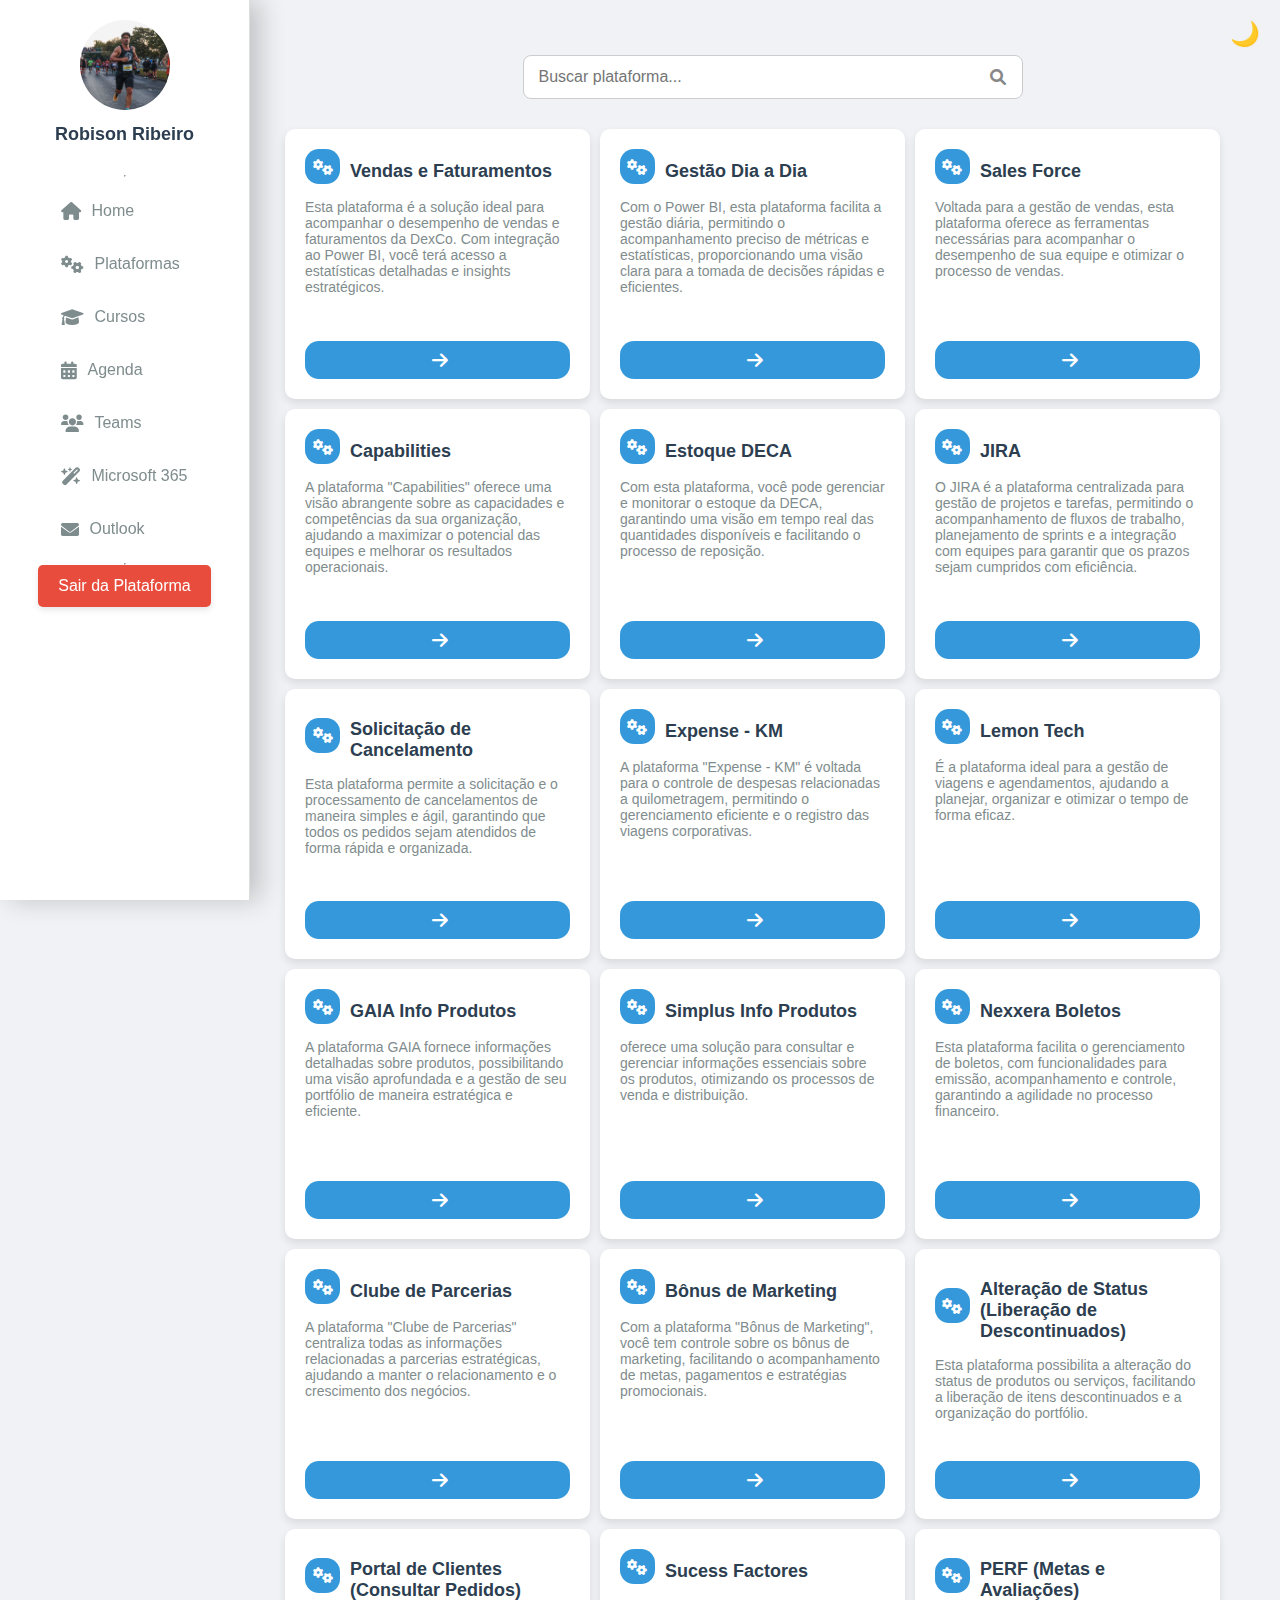
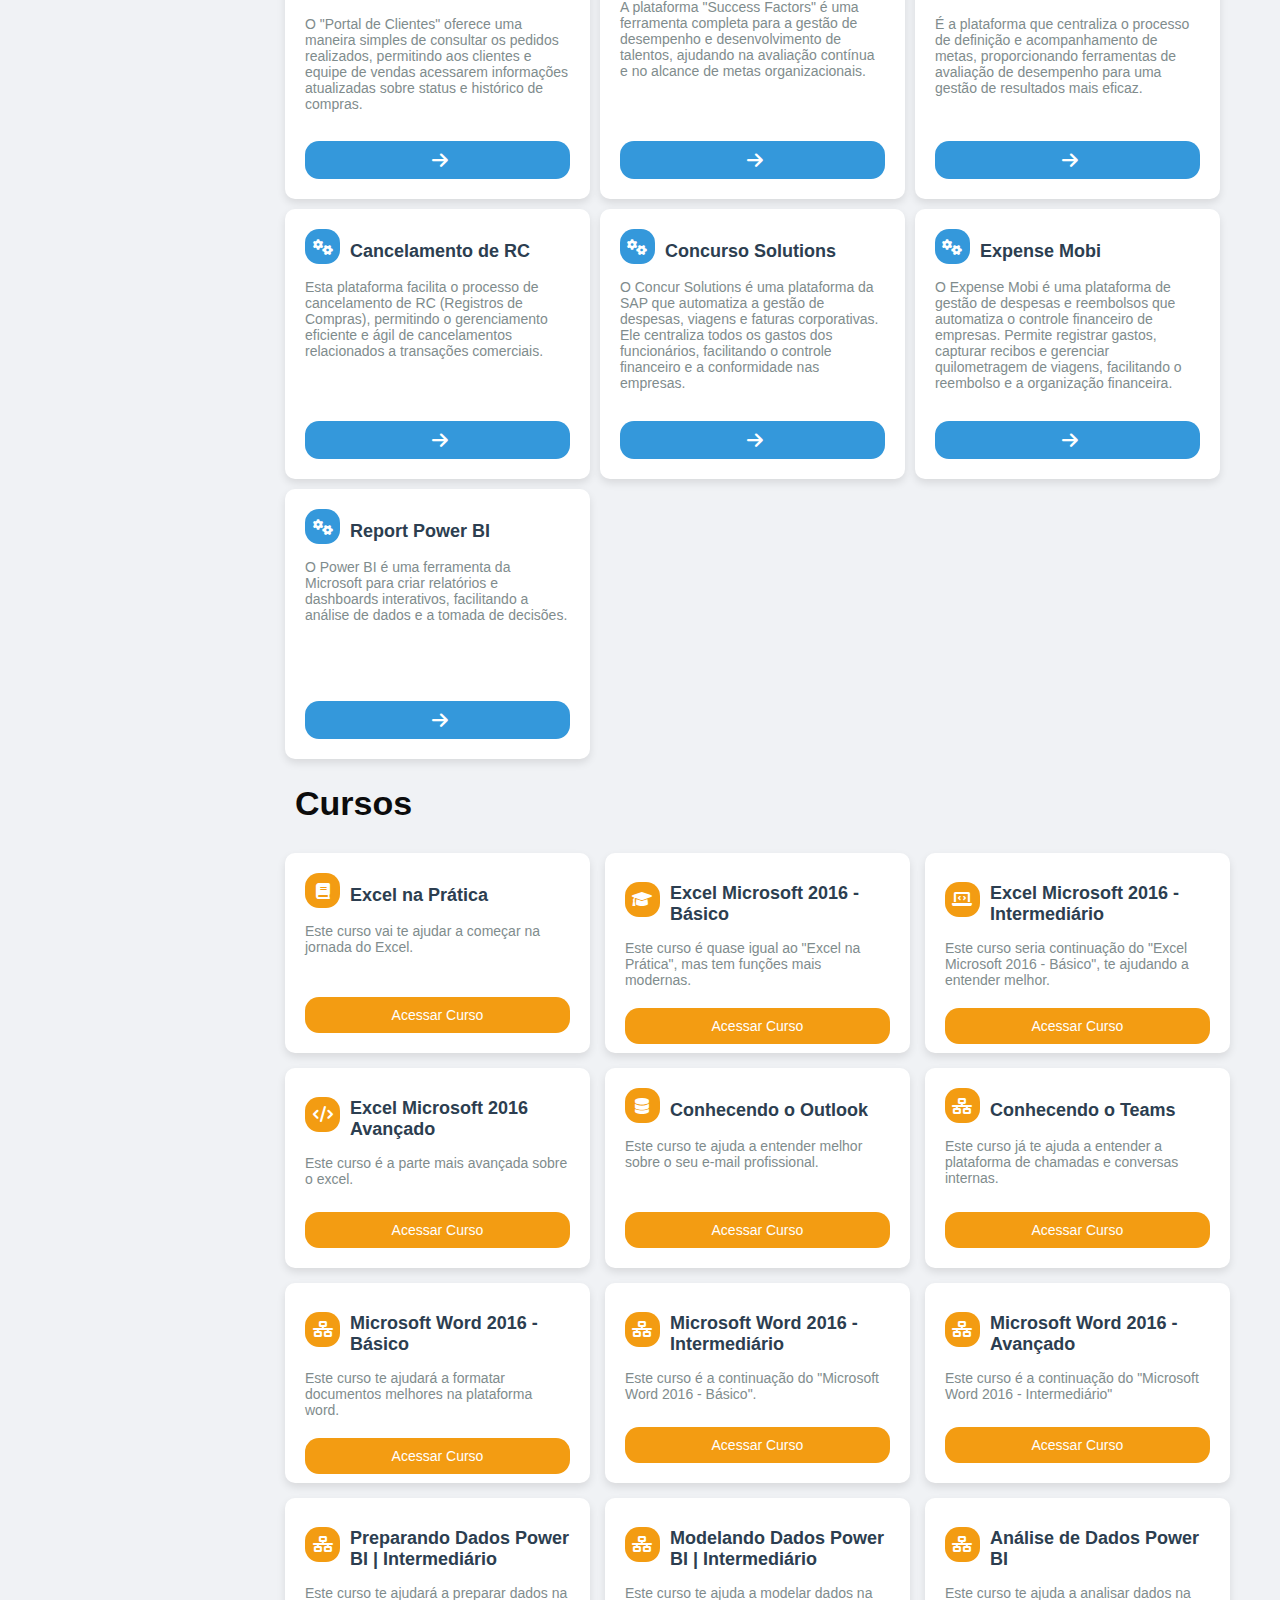
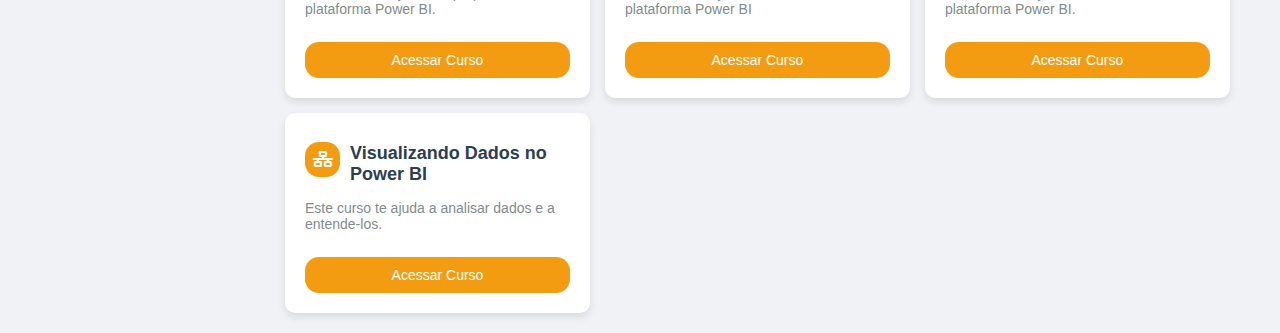
==== commit 9099369b: "test" ====
--- a/dash/index.html
+++ b/dash/index.html
@@ -19,15 +19,16 @@
         <hr>
         <nav>
             <ul>
-                <li><a href="index.html"><i class="fas fa-home"></i> Home</a></li>
-                <li><a href="#Plataformas"><i class="fas fa-cogs"></i> Plataformas</a></li>
-                <li><a href="#Cursos"><i class="fas fa-graduation-cap"></i> Cursos</a></li>
-                <li><a href="agender/agender.html"><i class="fas fa-calendar-days"></i> Agenda</a></li>
-                <li><a href="#"><i class="fas fa-hourglass"></i> Em Breve</a></li>
-                <li><a href="#"><i class="fas fa-hourglass"></i> Em Breve</a></li>
-                <li><a href="https://teams.microsoft.com/v2/?skipauthstrap=1"><i class="fas fa-users"></i> Teams</a></li>
-                <li><a href="https://m365.cloud.microsoft/?auth=2"><i class="fas fa-wand-magic-sparkles"></i> Microsoft 365</a></li> 
-                <li><a href="https://outlook.live.com/mail/0/"><i class="fas fa-envelope"></i> Outlook</a></li>
+                <li><a href="index.html"><i class="fas fa-home" target="_blank"></i> Home</a></li>
+                <li><a href="#Plataformas"><i class="fas fa-cogs" target="_blank"></i> Plataformas</a></li>
+                <li><a href="#Cursos"><i class="fas fa-graduation-cap" target="_blank"></i> Cursos</a></li>
+                <li><a href="agender/agender.html"><i class="fas fa-calendar-days" target="_blank"></i> Agenda</a></li>
+                <li><a href="https://teams.microsoft.com/v2/?skipauthstrap=1" target="_blank"><i
+                            class="fas fa-users"></i> Teams</a></li>
+                <li><a href="https://m365.cloud.microsoft/?auth=2" target="_blank"><i
+                            class="fas fa-wand-magic-sparkles"></i> Microsoft 365</a></li>
+                <li><a href="https://outlook.live.com/mail/0/" target="_blank"><i class="fas fa-envelope"></i>
+                        Outlook</a></li>
             </ul>
         </nav>
         <hr>
@@ -37,6 +38,13 @@
     </div>
 
     <div id="Plataformas" class="content">
+
+        <!-- Campo de Busca -->
+        <div class="search-container">
+            <input type="text" id="searchInput" placeholder="Buscar plataforma..." onkeyup="searchCards()">
+            <i class="fas fa-search search-icon"></i>
+        </div>
+
         <div class="card">
             <div class="card-header">
                 <div class="icon">
@@ -48,7 +56,7 @@
                 faturamentos da DexCo. Com integração ao Power BI, você terá acesso a estatísticas detalhadas e insights
                 estratégicos.</p>
             <a href="https://app.powerbi.com/reportEmbed?reportId=15c0220a-df9f-47ea-996e-7485f3f1bf4f&autoAuth=true&ctid=8483f5da-75f1-4c68-8a9a-64db18715699"
-                class="card-button">
+                class="card-button" target="_blank">
                 <i class="fas fa-arrow-right"></i>
             </a>
         </div>
@@ -63,7 +71,7 @@
                 acompanhamento preciso de métricas e estatísticas, proporcionando uma visão clara para a tomada de
                 decisões rápidas e eficientes.</p>
             <a href="https://app.powerbi.com/groups/me/apps/e33a5f63-fa65-4cca-ac79-1636b6c98a34/reports/15c0220a-df9f-47ea-996e-7485f3f1bf4f/ReportSection582608e471ed052660f2?ctid=8483f5da-75f1-4c68-8a9a-64db18715699&experience=power-bi"
-                class="card-button">
+                class="card-button" target="_blank">
                 <i class="fas fa-arrow-right"></i>
             </a>
         </div>
@@ -76,7 +84,7 @@
             </div>
             <p class="description">Voltada para a gestão de vendas, esta plataforma oferece as ferramentas necessárias
                 para acompanhar o desempenho de sua equipe e otimizar o processo de vendas.</p>
-            <a href="https://duratexcrm.lightning.force.com/lightning/page/home" class="card-button">
+            <a href="https://duratexcrm.lightning.force.com/lightning/page/home" class="card-button" target="_blank">
                 <i class="fas fa-arrow-right"></i>
             </a>
         </div>
@@ -90,7 +98,7 @@
             <p class="description">A plataforma "Capabilities" oferece uma visão abrangente sobre as capacidades e
                 competências da sua organização, ajudando a maximizar o potencial das equipes e melhorar os resultados
                 operacionais.</p>
-            <a href="https://duratexsa.sharepoint.com/sites/InterativoCapabilities" class="card-button">
+            <a href="https://duratexsa.sharepoint.com/sites/InterativoCapabilities" class="card-button" target="_blank">
                 <i class="fas fa-arrow-right"></i>
             </a>
         </div>
@@ -104,7 +112,7 @@
             <p class="description">Com esta plataforma, você pode gerenciar e monitorar o estoque da DECA, garantindo
                 uma visão em tempo real das quantidades disponíveis e facilitando o processo de reposição.</p>
             <a href="https://duratexsa.sharepoint.com/sites/ConsultaEstoqueDeca/Documentos%20Compartilhados/Forms/AllItems.aspx"
-                class="card-button">
+                class="card-button" target="_blank">
                 <i class="fas fa-arrow-right"></i>
             </a>
         </div>
@@ -119,7 +127,7 @@
                 acompanhamento de fluxos de trabalho, planejamento de sprints e a integração com equipes para garantir
                 que os prazos sejam cumpridos com eficiência.</p>
             <a href="https://jira.duratex.com.br/servicedesk/customer/user/login?destination=portals"
-                class="card-button">
+                class="card-button" target="_blank">
                 <i class="fas fa-arrow-right"></i>
             </a>
         </div>
@@ -133,7 +141,7 @@
             <p class="description">Esta plataforma permite a solicitação e o processamento de cancelamentos de maneira
                 simples e ágil, garantindo que todos os pedidos sejam atendidos de forma rápida e organizada.</p>
             <a href="https://docs.google.com/forms/d/e/1FAIpQLSdkNiyVVysf6rRZJIN8DRNK23lnbtjn4ireygoi-9ca6Jsmyg/viewform"
-                class="card-button">
+                class="card-button" target="_blank">
                 <i class="fas fa-arrow-right"></i>
             </a>
         </div>
@@ -146,7 +154,7 @@
             </div>
             <p class="description">A plataforma "Expense - KM" é voltada para o controle de despesas relacionadas a
                 quilometragem, permitindo o gerenciamento eficiente e o registro das viagens corporativas.</p>
-            <a href="https://portal.expensemobi.com.br/#/login" class="card-button">
+            <a href="https://portal.expensemobi.com.br/#/login" class="card-button" target="_blank">
                 <i class="fas fa-arrow-right"></i>
             </a>
         </div>
@@ -159,7 +167,7 @@
             </div>
             <p class="description">É a plataforma ideal para a gestão de viagens e agendamentos, ajudando a planejar,
                 organizar e otimizar o tempo de forma eficaz.</p>
-            <a href="https://selfbooking.lemontech.com.br/login.open.mtw" class="card-button">
+            <a href="https://selfbooking.lemontech.com.br/login.open.mtw" class="card-button" target="_blank">
                 <i class="fas fa-arrow-right"></i>
             </a>
         </div>
@@ -172,7 +180,7 @@
             </div>
             <p class="description">A plataforma GAIA fornece informações detalhadas sobre produtos, possibilitando uma
                 visão aprofundada e a gestão de seu portfólio de maneira estratégica e eficiente.</p>
-            <a href="https://gaia-web.prod.dtxlab.com.br/" class="card-button">
+            <a href="https://gaia-web.prod.dtxlab.com.br/" class="card-button" target="_blank">
                 <i class="fas fa-arrow-right"></i>
             </a>
         </div>
@@ -185,7 +193,7 @@
             </div>
             <p class="description">oferece uma solução para consultar e gerenciar informações essenciais sobre os
                 produtos, otimizando os processos de venda e distribuição.</p>
-            <a href="https://prod.simplustec.com.br/#/" class="card-button">
+            <a href="https://prod.simplustec.com.br/#/" class="card-button" target="_blank">
                 <i class="fas fa-arrow-right"></i>
             </a>
         </div>
@@ -199,7 +207,8 @@
             <p class="description">Esta plataforma facilita o gerenciamento de boletos, com funcionalidades para
                 emissão, acompanhamento e controle, garantindo a agilidade no processo financeiro.
             </p>
-            <a href="https://cobranca.nexxera.io/cobranca/cedente/logoutCedente.action" class="card-button">
+            <a href="https://cobranca.nexxera.io/cobranca/cedente/logoutCedente.action" class="card-button"
+                target="_blank">
                 <i class="fas fa-arrow-right"></i>
             </a>
         </div>
@@ -212,7 +221,7 @@
             </div>
             <p class="description">A plataforma "Clube de Parcerias" centraliza todas as informações relacionadas a
                 parcerias estratégicas, ajudando a manter o relacionamento e o crescimento dos negócios.</p>
-            <a href="https://app.uppo.com.br/clubedeparceriasdexco/login" class="card-button">
+            <a href="https://app.uppo.com.br/clubedeparceriasdexco/login" class="card-button" target="_blank">
                 <i class="fas fa-arrow-right"></i>
             </a>
         </div>
@@ -225,7 +234,7 @@
             </div>
             <p class="description">Com a plataforma "Bônus de Marketing", você tem controle sobre os bônus de marketing,
                 facilitando o acompanhamento de metas, pagamentos e estratégias promocionais.</p>
-            <a href="http://canaldireto.cecrisa.com.br/bonus-mkt/login" class="card-button">
+            <a href="http://canaldireto.cecrisa.com.br/bonus-mkt/login" class="card-button" target="_blank">
                 <i class="fas fa-arrow-right"></i>
             </a>
         </div>
@@ -239,7 +248,7 @@
             <p class="description">Esta plataforma possibilita a alteração do status de produtos ou serviços,
                 facilitando a liberação de itens descontinuados e a organização do portfólio.</p>
             <a href="https://forms.office.com/pages/responsepage.aspx?id=2vWDhPF1aEyKmmTbGHFWmQhJuJojRWhLv3wH9UH_nn1UNkpMNjBER0FZT1lEUDNIWURCTDM1NEM3TSQlQCN0PWcu"
-                class="card-button">
+                class="card-button" target="_blank">
                 <i class="fas fa-arrow-right"></i>
             </a>
         </div>
@@ -253,7 +262,7 @@
             <p class="description">O "Portal de Clientes" oferece uma maneira simples de consultar os pedidos
                 realizados, permitindo aos clientes e equipe de vendas acessarem informações atualizadas sobre status e
                 histórico de compras.</p>
-            <a href="https://portalclientes.duratex.com.br/" class="card-button">
+            <a href="https://portalclientes.duratex.com.br/" class="card-button" target="_blank">
                 <i class="fas fa-arrow-right"></i>
             </a>
         </div>
@@ -266,7 +275,7 @@
             </div>
             <p class="description">A plataforma "Success Factors" é uma ferramenta completa para a gestão de desempenho
                 e desenvolvimento de talentos, ajudando na avaliação contínua e no alcance de metas organizacionais.</p>
-            <a href="https://performancemanager4.successfactors.com/sf/liveprofile" class="card-button">
+            <a href="https://performancemanager4.successfactors.com/sf/liveprofile" class="card-button" target="_blank">
                 <i class="fas fa-arrow-right"></i>
             </a>
         </div>
@@ -280,7 +289,7 @@
             <p class="description">É a plataforma que centraliza o processo de definição e acompanhamento de metas,
                 proporcionando ferramentas de avaliação de desempenho para uma gestão de resultados mais eficaz.</p>
             <a href="https://duratex-hub.appus.com.br/login?Redirect=%2FLoginSSO%3FRedirect%3Dhttps%253A%252F%252Fduratex-perf.appus.com.br%252FSSO%252FLogin%253FRedirect%253Dhttps%25253A%25252F%25252Fduratex-perf.appus.com.br%25252Fobjectives%25252Fhiring"
-                class="card-button">
+                class="card-button" target="_blank">
                 <i class="fas fa-arrow-right"></i>
             </a>
         </div>
@@ -293,7 +302,49 @@
             </div>
             <p class="description">Esta plataforma facilita o processo de cancelamento de RC (Registros de Compras),
                 permitindo o gerenciamento eficiente e ágil de cancelamentos relacionados a transações comerciais.</p>
-            <a href="mailto:atendimento.remessas.rc@dex.co" class="card-button">
+            <a href="mailto:atendimento.remessas.rc@dex.co" class="card-button" target="_blank">
+                <i class="fas fa-arrow-right"></i>
+            </a>
+        </div>
+        <div class="card">
+            <div class="card-header">
+                <div class="icon">
+                    <i class="fas fa-cogs"></i>
+                </div>
+                <h3>Concurso Solutions</h3>
+            </div>
+            <p class="description">O Concur Solutions é uma plataforma da SAP que automatiza a gestão de
+                despesas, viagens e faturas corporativas. Ele centraliza todos os gastos dos funcionários, facilitando o
+                controle financeiro e a conformidade nas empresas.</p>
+            <a href="https://www.concursolutions.com/nui/signin/pwd" class="card-button" target="_blank">
+                <i class="fas fa-arrow-right"></i>
+            </a>
+        </div>
+        <div class="card">
+            <div class="card-header">
+                <div class="icon">
+                    <i class="fas fa-cogs"></i>
+                </div>
+                <h3>Expense Mobi</h3>
+            </div>
+            <p class="description">O Expense Mobi é uma plataforma de gestão de despesas e reembolsos que automatiza
+                o controle financeiro de empresas. Permite registrar gastos, capturar recibos e gerenciar quilometragem
+                de viagens, facilitando o reembolso e a organização financeira.</p>
+            <a href="https://portal.expensemobi.com.br/#/login" class="card-button" target="_blank">
+                <i class="fas fa-arrow-right"></i>
+            </a>
+        </div>
+        <div class="card">
+            <div class="card-header">
+                <div class="icon">
+                    <i class="fas fa-cogs"></i>
+                </div>
+                <h3>Report Power BI</h3>
+            </div>
+            <p class="description">O Power BI é uma ferramenta da Microsoft para criar relatórios e dashboards
+                interativos, facilitando a análise de dados e a tomada de decisões.</p>
+            <a href="https://app.powerbi.com/groups/me/apps/e33a5f63-fa65-4cca-ac79-1636b6c98a34/reports/fa20121e-99c7-431f-8180-387a3b873144/ReportSection2b73fe6c8ba2c283fe36?ctid=8483f5da-75f1-4c68-8a9a-64db18715699&experience=power-bi"
+                class="card-button" target="_blank">
                 <i class="fas fa-arrow-right"></i>
             </a>
         </div>
@@ -309,7 +360,8 @@
                         <h3>Excel na Prática</h3>
                     </div>
                     <p class="description">Este curso vai te ajudar a começar na jornada do Excel.</p>
-                    <a href="https://www.ev.org.br/cursos/excel-na-pratica" class="card-button">Acessar Curso</a>
+                    <a href="https://www.ev.org.br/cursos/excel-na-pratica" class="card-button" target="_blank">Acessar
+                        Curso</a>
                 </div>
                 <div class="card">
                     <div class="card-header">
@@ -318,8 +370,11 @@
                         </div>
                         <h3>Excel Microsoft 2016 - Básico</h3>
                     </div>
-                    <p class="description">Este curso é quase igual ao "Excel na Prática", mas tem funções mais modernas.</p>
-                    <a href="https://www.ev.org.br/cursos/microsoft-excel-2016-basico" class="card-button">Acessar Curso</a>
+                    <p class="description">Este curso é quase igual ao "Excel na Prática", mas tem funções mais
+                        modernas.</p>
+                    <a href="https://www.ev.org.br/cursos/microsoft-excel-2016-basico" class="card-button"
+                        target="_blank">Acessar
+                        Curso</a>
                 </div>
                 <div class="card">
                     <div class="card-header">
@@ -328,8 +383,10 @@
                         </div>
                         <h3>Excel Microsoft 2016 - Intermediário</h3>
                     </div>
-                    <p class="description">Este curso seria continuação do "Excel Microsoft 2016 - Básico", te ajudando a entender melhor.</p>
-                    <a href="https://www.ev.org.br/cursos/microsoft-excel-2016-intermediario" class="card-button">Acessar Curso</a>
+                    <p class="description">Este curso seria continuação do "Excel Microsoft 2016 - Básico", te ajudando
+                        a entender melhor.</p>
+                    <a href="https://www.ev.org.br/cursos/microsoft-excel-2016-intermediario" class="card-button"
+                        target="_blank">Acessar Curso</a>
                 </div>
                 <div class="card">
                     <div class="card-header">
@@ -339,7 +396,9 @@
                         <h3>Excel Microsoft 2016 Avançado</h3>
                     </div>
                     <p class="description">Este curso é a parte mais avançada sobre o excel.</p>
-                    <a href="https://www.ev.org.br/cursos/microsoft-excel-2016-avancado" class="card-button">Acessar Curso</a>
+                    <a href="https://www.ev.org.br/cursos/microsoft-excel-2016-avancado" class="card-button"
+                        target="_blank">Acessar
+                        Curso</a>
                 </div>
                 <div class="card">
                     <div class="card-header">
@@ -349,7 +408,8 @@
                         <h3>Conhecendo o Outlook</h3>
                     </div>
                     <p class="description">Este curso te ajuda a entender melhor sobre o seu e-mail profissional.</p>
-                    <a href="https://www.ev.org.br/cursos/microsoft-office-365-conhecendo-o-outlook" class="card-button">Acessar Curso</a>
+                    <a href="https://www.ev.org.br/cursos/microsoft-office-365-conhecendo-o-outlook" class="card-button"
+                        target="_blank">Acessar Curso</a>
                 </div>
                 <div class="card">
                     <div class="card-header">
@@ -358,8 +418,10 @@
                         </div>
                         <h3>Conhecendo o Teams</h3>
                     </div>
-                    <p class="description">Este curso já te ajuda a entender a plataforma de chamadas e conversas internas.</p>
-                    <a href="https://www.ev.org.br/cursos/microsoft-office-365-conhecendo-o-teams" class="card-button">Acessar Curso</a>
+                    <p class="description">Este curso já te ajuda a entender a plataforma de chamadas e conversas
+                        internas.</p>
+                    <a href="https://www.ev.org.br/cursos/microsoft-office-365-conhecendo-o-teams" class="card-button"
+                        target="_blank">Acessar Curso</a>
                 </div>
                 <div class="card">
                     <div class="card-header">
@@ -369,7 +431,9 @@
                         <h3>Microsoft Word 2016 - Básico</h3>
                     </div>
                     <p class="description">Este curso te ajudará a formatar documentos melhores na plataforma word.</p>
-                    <a href="https://www.ev.org.br/cursos/microsoft-word-2016-basico" class="card-button">Acessar Curso</a>
+                    <a href="https://www.ev.org.br/cursos/microsoft-word-2016-basico" class="card-button"
+                        target="_blank">Acessar
+                        Curso</a>
                 </div>
                 <div class="card">
                     <div class="card-header">
@@ -379,7 +443,9 @@
                         <h3>Microsoft Word 2016 - Intermediário</h3>
                     </div>
                     <p class="description">Este curso é a continuação do "Microsoft Word 2016 - Básico".</p>
-                    <a href="https://www.ev.org.br/cursos/microsoft-word-2016-intermediario" class="card-button">Acessar Curso</a>
+                    <a href="https://www.ev.org.br/cursos/microsoft-word-2016-intermediario" class="card-button"
+                        target="_blank">Acessar
+                        Curso</a>
                 </div>
                 <div class="card">
                     <div class="card-header">
@@ -389,7 +455,9 @@
                         <h3>Microsoft Word 2016 - Avançado</h3>
                     </div>
                     <p class="description">Este curso é a continuação do "Microsoft Word 2016 - Intermediário"</p>
-                    <a href="https://www.ev.org.br/cursos/microsoft-word-2016-avancado" class="card-button">Acessar Curso</a>
+                    <a href="https://www.ev.org.br/cursos/microsoft-word-2016-avancado" class="card-button"
+                        target="_blank">Acessar
+                        Curso</a>
                 </div>
                 <div class="card">
                     <div class="card-header">
@@ -399,7 +467,8 @@
                         <h3>Preparando Dados Power BI | Intermediário</h3>
                     </div>
                     <p class="description">Este curso te ajudará a preparar dados na plataforma Power BI.</p>
-                    <a href="https://www.ev.org.br/cursos/preparando-dados-para-analise-microsoft-power-bi" class="card-button">Acessar Curso</a>
+                    <a href="https://www.ev.org.br/cursos/preparando-dados-para-analise-microsoft-power-bi"
+                        class="card-button" target="_blank">Acessar Curso</a>
                 </div>
                 <div class="card">
                     <div class="card-header">
@@ -409,7 +478,9 @@
                         <h3>Modelando Dados Power BI | Intermediário</h3>
                     </div>
                     <p class="description">Este curso te ajuda a modelar dados na plataforma Power BI</p>
-                    <a href="https://www.ev.org.br/cursos/modelando-dados-no-power-bi" class="card-button">Acessar Curso</a>
+                    <a href="https://www.ev.org.br/cursos/modelando-dados-no-power-bi" class="card-button"
+                        target="_blank">Acessar
+                        Curso</a>
                 </div>
                 <div class="card">
                     <div class="card-header">
@@ -419,7 +490,9 @@
                         <h3>Análise de Dados Power BI</h3>
                     </div>
                     <p class="description">Este curso te ajuda a analisar dados na plataforma Power BI.</p>
-                    <a href="https://www.ev.org.br/cursos/analise-de-dados-no-power-bi" class="card-button">Acessar Curso</a>
+                    <a href="https://www.ev.org.br/cursos/analise-de-dados-no-power-bi" class="card-button"
+                        target="_blank">Acessar
+                        Curso</a>
                 </div>
                 <div class="card">
                     <div class="card-header">
@@ -429,7 +502,9 @@
                         <h3>Visualizando Dados no Power BI</h3>
                     </div>
                     <p class="description">Este curso te ajuda a analisar dados e a entende-los.</p>
-                    <a href="https://www.ev.org.br/cursos/visualizando-dados-no-power-bi" class="card-button">Acessar Curso</a>
+                    <a href="https://www.ev.org.br/cursos/visualizando-dados-no-power-bi" class="card-button"
+                        target="_blank">Acessar
+                        Curso</a>
                 </div>
             </div>
         </div>
@@ -440,6 +515,24 @@
 
 
     </div>
+
+    <script>
+        function searchCards() {
+            let input = document.getElementById("searchInput").value.toLowerCase();
+            let cards = document.querySelectorAll(".card");
+
+            cards.forEach(card => {
+                let title = card.querySelector("h3").textContent.toLowerCase();
+                let description = card.querySelector(".description").textContent.toLowerCase();
+
+                if (title.includes(input) || description.includes(input)) {
+                    card.style.display = "block";
+                } else {
+                    card.style.display = "none";
+                }
+            });
+        }
+    </script>
 
 </body>
 <script src="script.js"></script>
--- a/dash/styles.css
+++ b/dash/styles.css
@@ -13,7 +13,8 @@
 }
 
 body.dark-theme {
-    background-color: #2d3436; /* Fundo mais escuro, mas não totalmente preto */
+    background-color: #2d3436;
+    /* Fundo mais escuro, mas não totalmente preto */
     color: #ecf0f1;
 }
 
@@ -35,7 +36,8 @@
 }
 
 body.dark-theme .navbar {
-    background-color: #34495e; /* Navbar em tom escuro */
+    background-color: #34495e;
+    /* Navbar em tom escuro */
     color: #ecf0f1;
 }
 
@@ -165,7 +167,8 @@
 }
 
 body.dark-theme .navbar {
-    box-shadow: 5px 0 20px rgba(0, 0, 0, 0.3); /* Sombra mais forte no tema escuro */
+    box-shadow: 5px 0 20px rgba(0, 0, 0, 0.3);
+    /* Sombra mais forte no tema escuro */
 }
 
 /* Estilos gerais */
@@ -181,22 +184,29 @@
 .content {
     margin-top: 15px;
     display: flex;
-    flex-wrap: wrap; /* Permite que os cards se ajustem para a próxima linha */
-    gap: 10px; /* Espaçamento reduzido entre os cards */
-    justify-content: flex-start; /* Alinha os cards à esquerda */
-    width: 100%;
-    max-width: 1200px; /* Limita o tamanho do conteúdo para não ultrapassar a largura da tela */
-    margin-left: 265px; /* Adiciona a margem à esquerda */
+    flex-wrap: wrap;
+    /* Permite que os cards se ajustem para a próxima linha */
+    gap: 10px;
+    /* Espaçamento reduzido entre os cards */
+    justify-content: flex-start;
+    /* Alinha os cards à esquerda */
+    width: 100%;
+    max-width: 1200px;
+    /* Limita o tamanho do conteúdo para não ultrapassar a largura da tela */
+    margin-left: 265px;
+    /* Adiciona a margem à esquerda */
 }
 
 .card {
     background-color: #fff;
     border-radius: 10px;
     padding: 20px;
-    width: calc(33.33% - 20px); /* 3 cards por linha, com espaçamento entre eles */
+    width: calc(33.33% - 20px);
+    /* 3 cards por linha, com espaçamento entre eles */
     box-shadow: 0 4px 8px rgba(0, 0, 0, 0.1);
     transition: transform 0.3s ease;
-    height: 270px; /* Altura reduzida do card */
+    height: 270px;
+    /* Altura reduzida do card */
     display: flex;
     flex-direction: column;
     justify-content: space-between;
@@ -261,9 +271,12 @@
 
 .courses-container {
     display: flex;
-    flex-wrap: wrap; /* Permite que os cards ocupem várias linhas */
-    gap: 15px; /* Espaçamento entre os cards */
-    justify-content: flex-start; /* Alinha os cards à esquerda */
+    flex-wrap: wrap;
+    /* Permite que os cards ocupem várias linhas */
+    gap: 15px;
+    /* Espaçamento entre os cards */
+    justify-content: flex-start;
+    /* Alinha os cards à esquerda */
     margin-top: 30px;
 }
 
@@ -271,7 +284,8 @@
     background-color: #fff;
     border-radius: 10px;
     padding: 20px;
-    width: calc(33.33% - 20px); /* 3 cards por linha com espaçamento */
+    width: calc(33.33% - 20px);
+    /* 3 cards por linha com espaçamento */
     box-shadow: 0 4px 8px rgba(0, 0, 0, 0.1);
     transition: transform 0.3s ease;
     height: 200px;
@@ -342,3 +356,36 @@
     padding-left: 10px;
 }
 
+/* Estilização do campo de busca */
+.search-container {
+    width: 100%;
+    display: flex;
+    justify-content: center;
+    margin: 20px 0;
+}
+
+#searchInput {
+    width: 100%;
+    max-width: 500px;
+    padding: 12px 15px;
+    border: 1px solid #ccc;
+    border-radius: 8px;
+    font-size: 16px;
+    outline: none;
+}
+
+.search-icon {
+    position: absolute;
+    margin-left: 450px;
+    margin-top: 14px;
+    color: #888;
+}
+
+/* Layout dos cards */
+.cards-container {
+    display: flex;
+    flex-wrap: wrap;
+    gap: 20px;
+    justify-content: center;
+}
+
